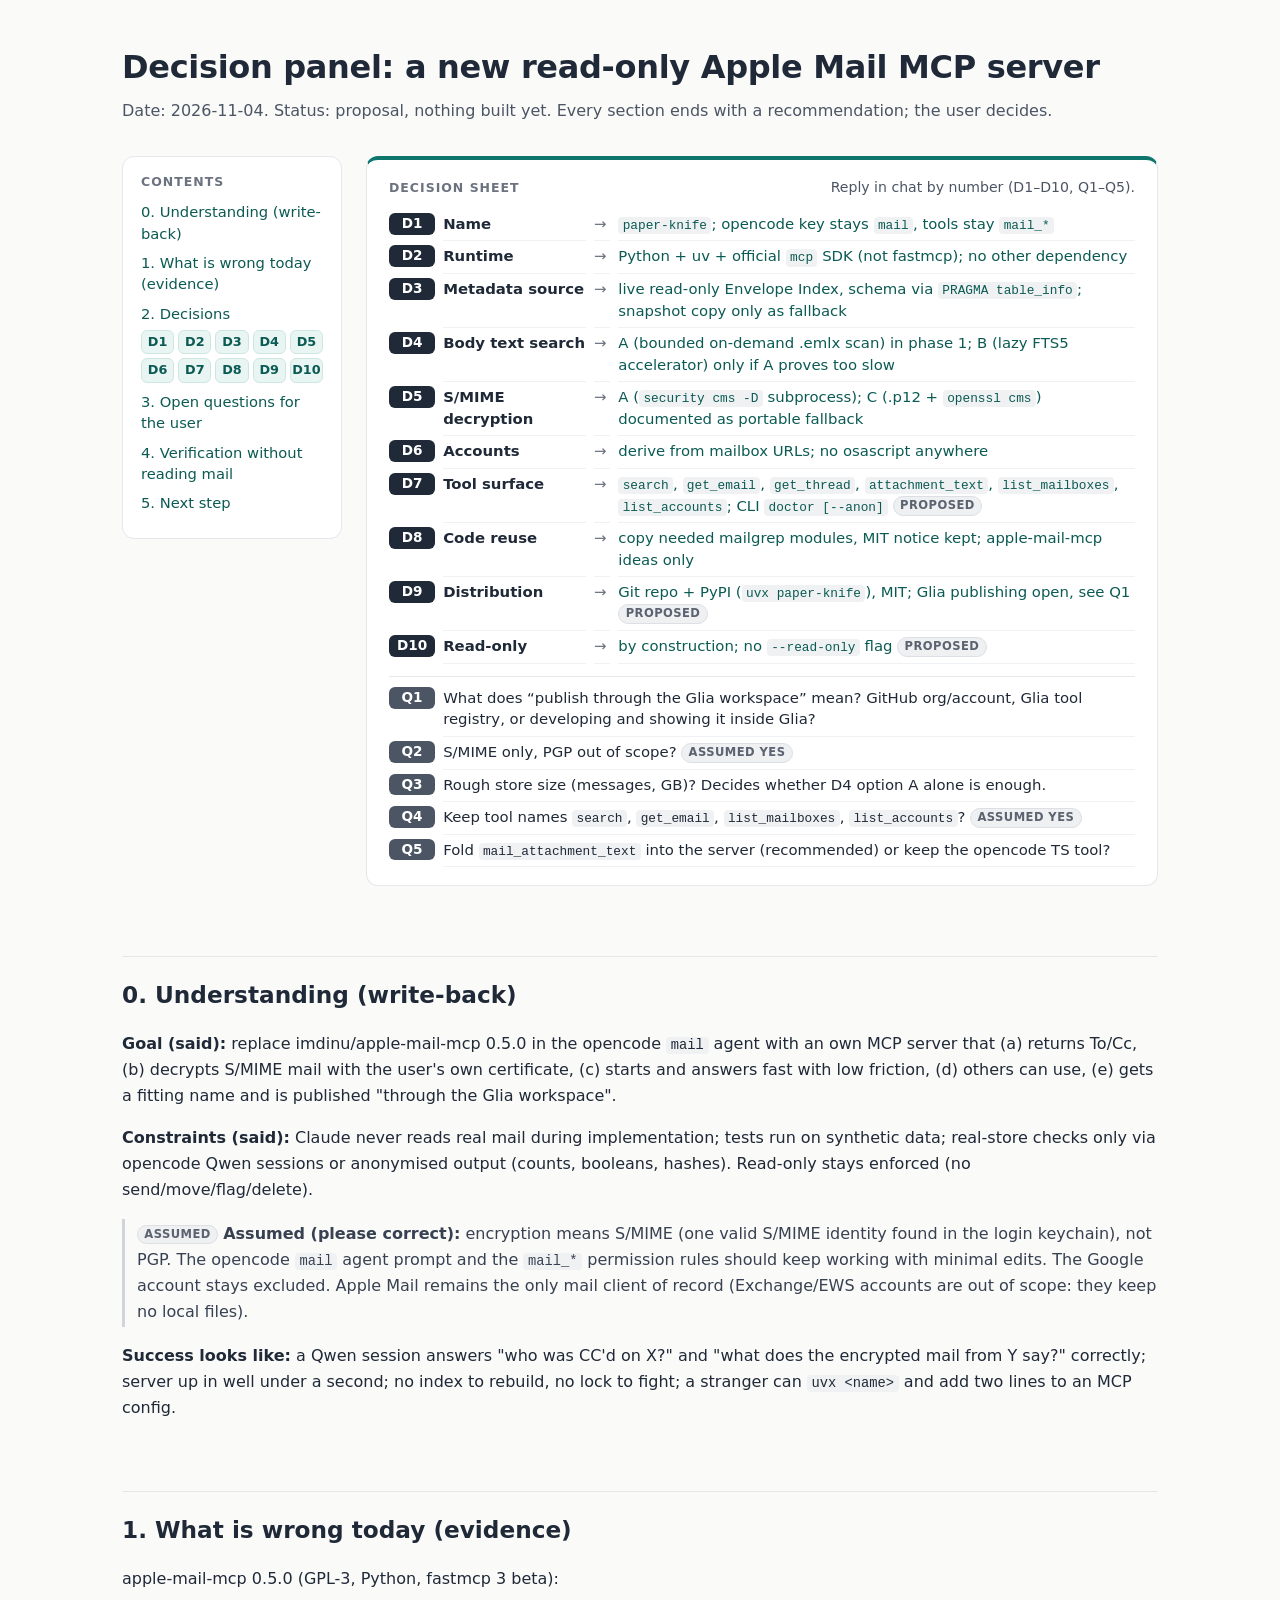
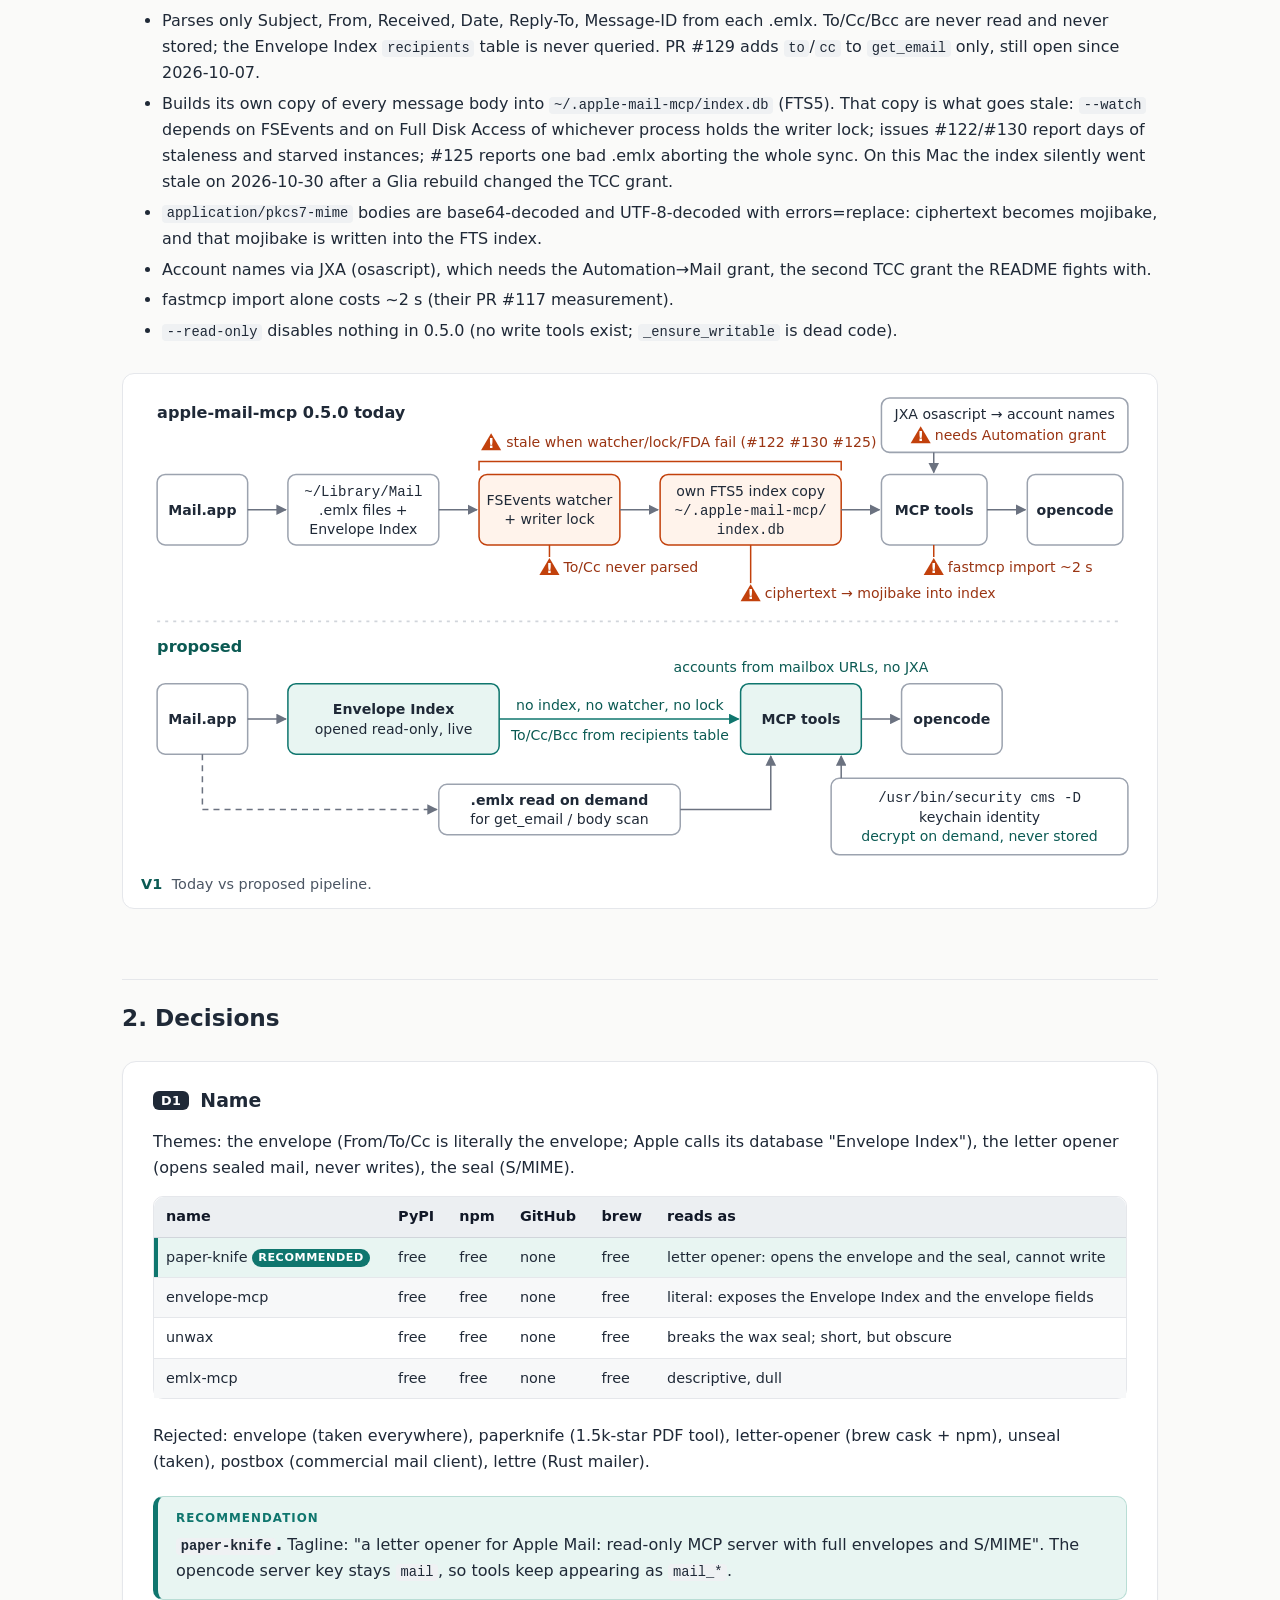
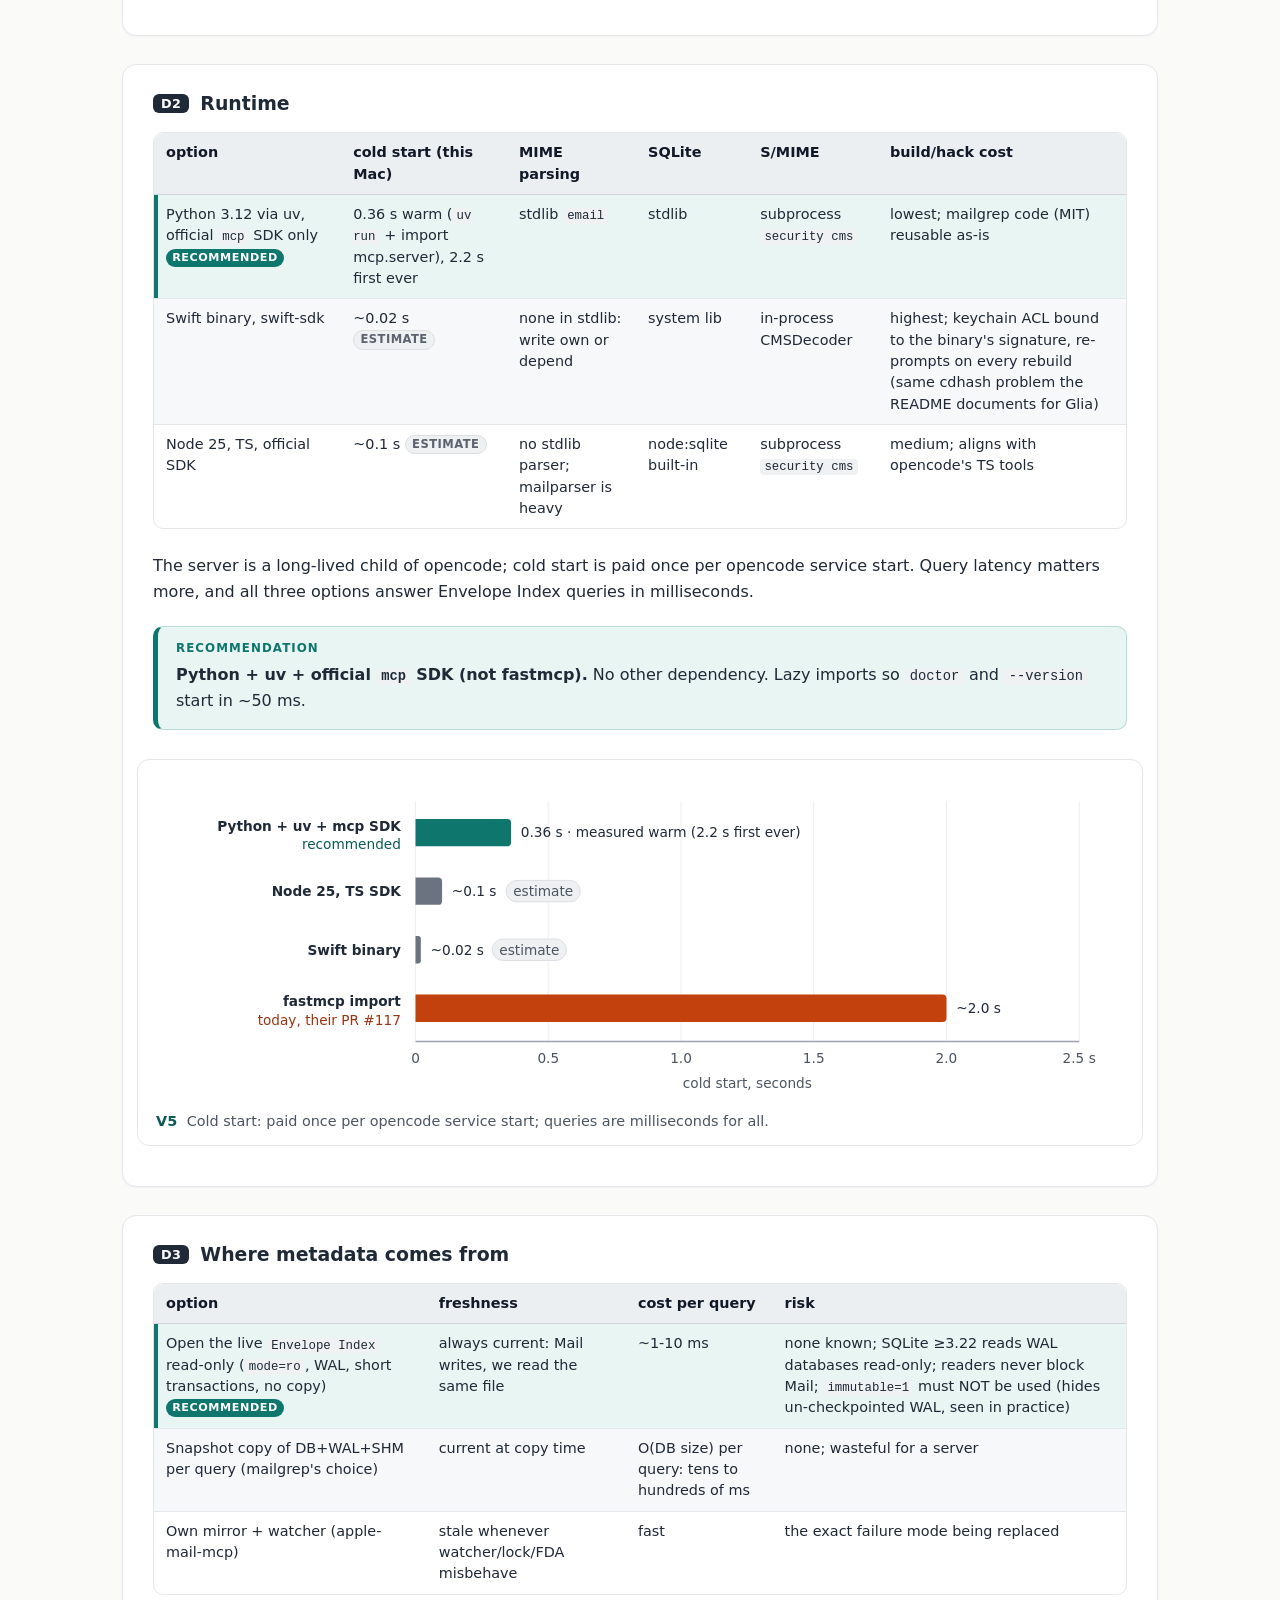
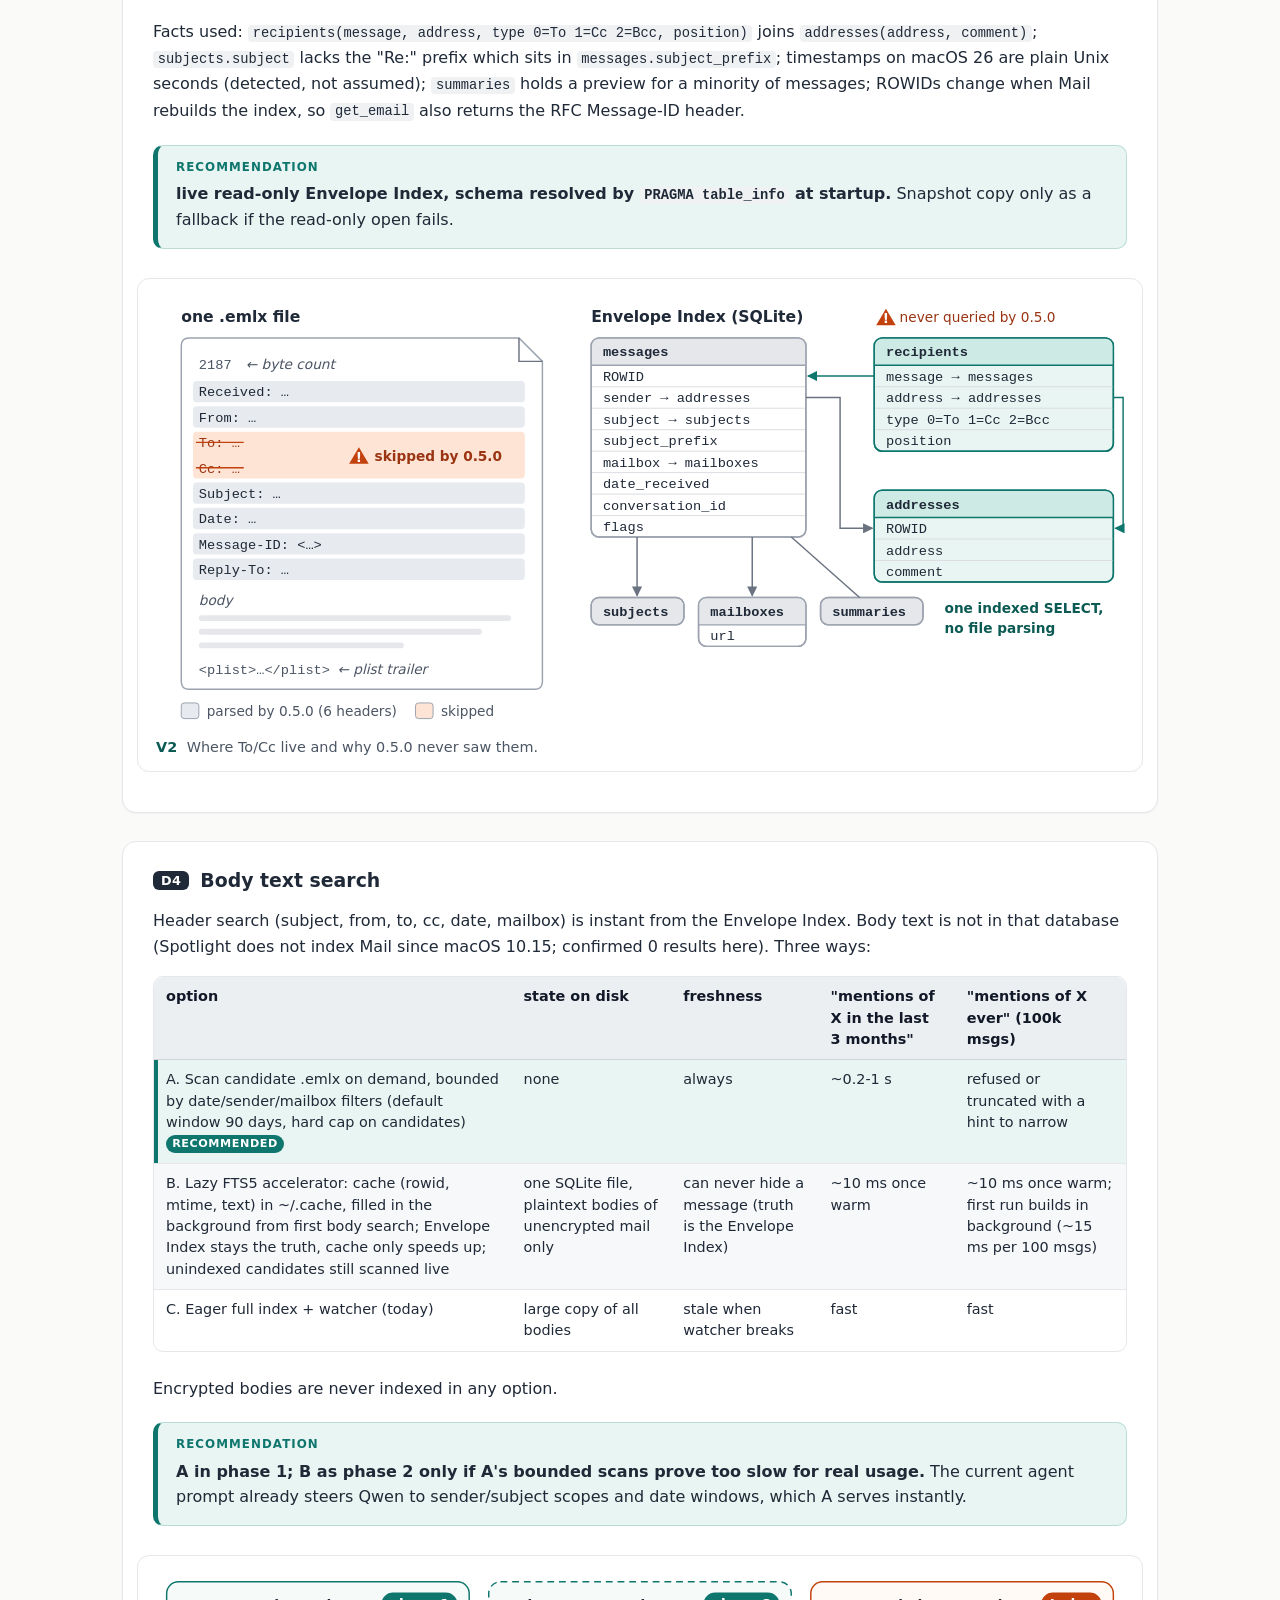
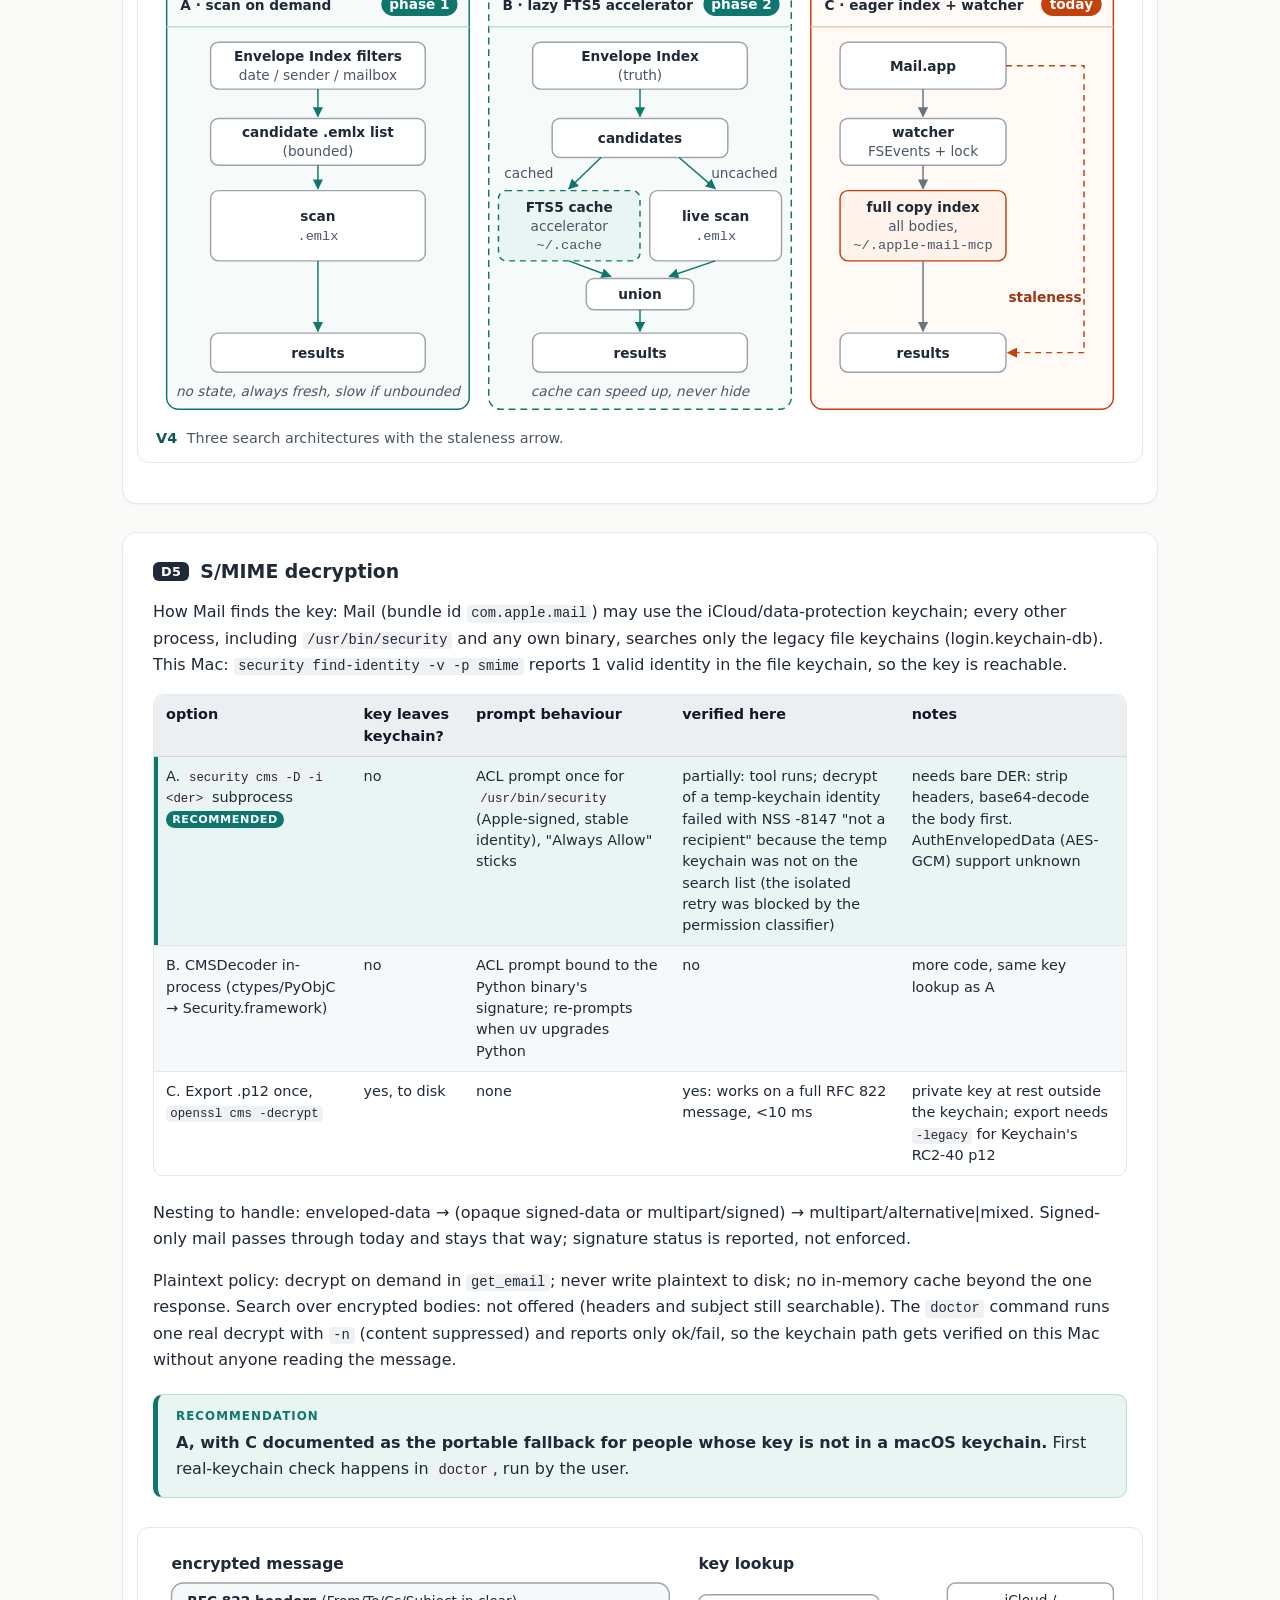
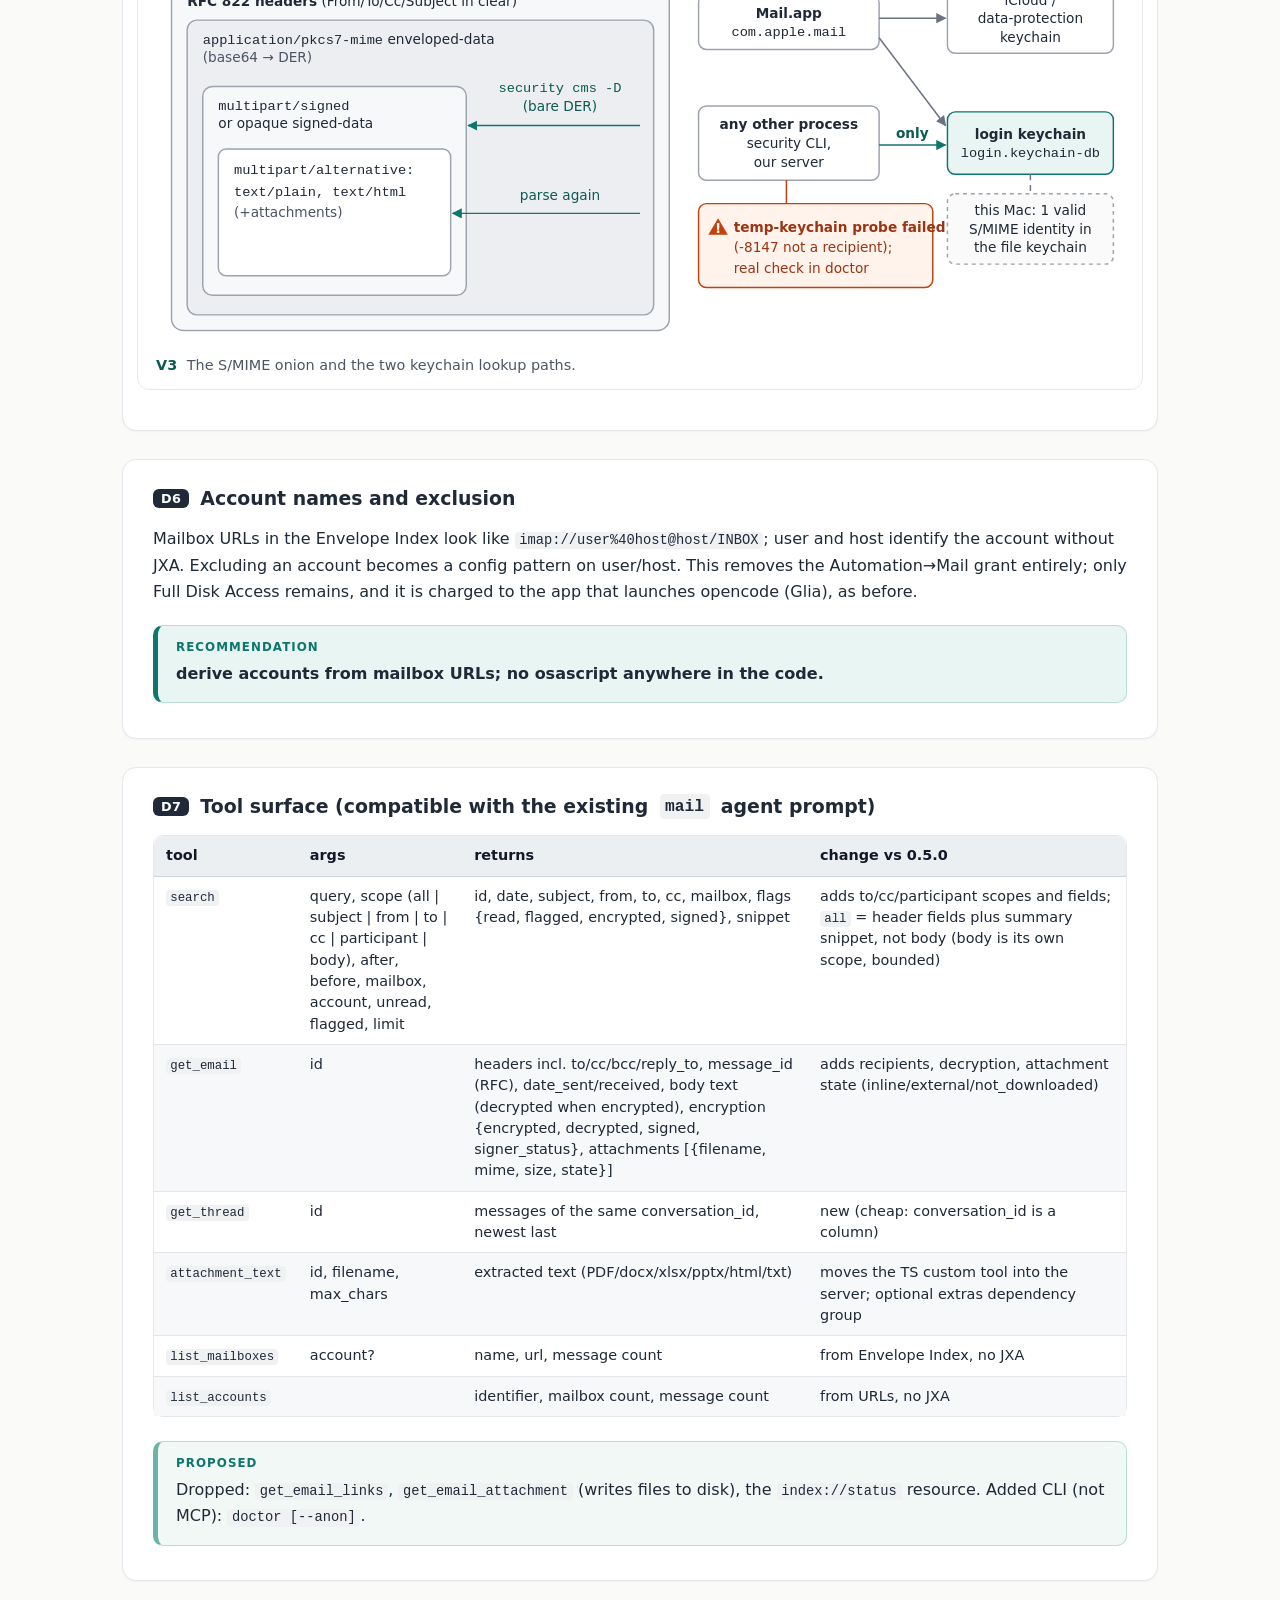
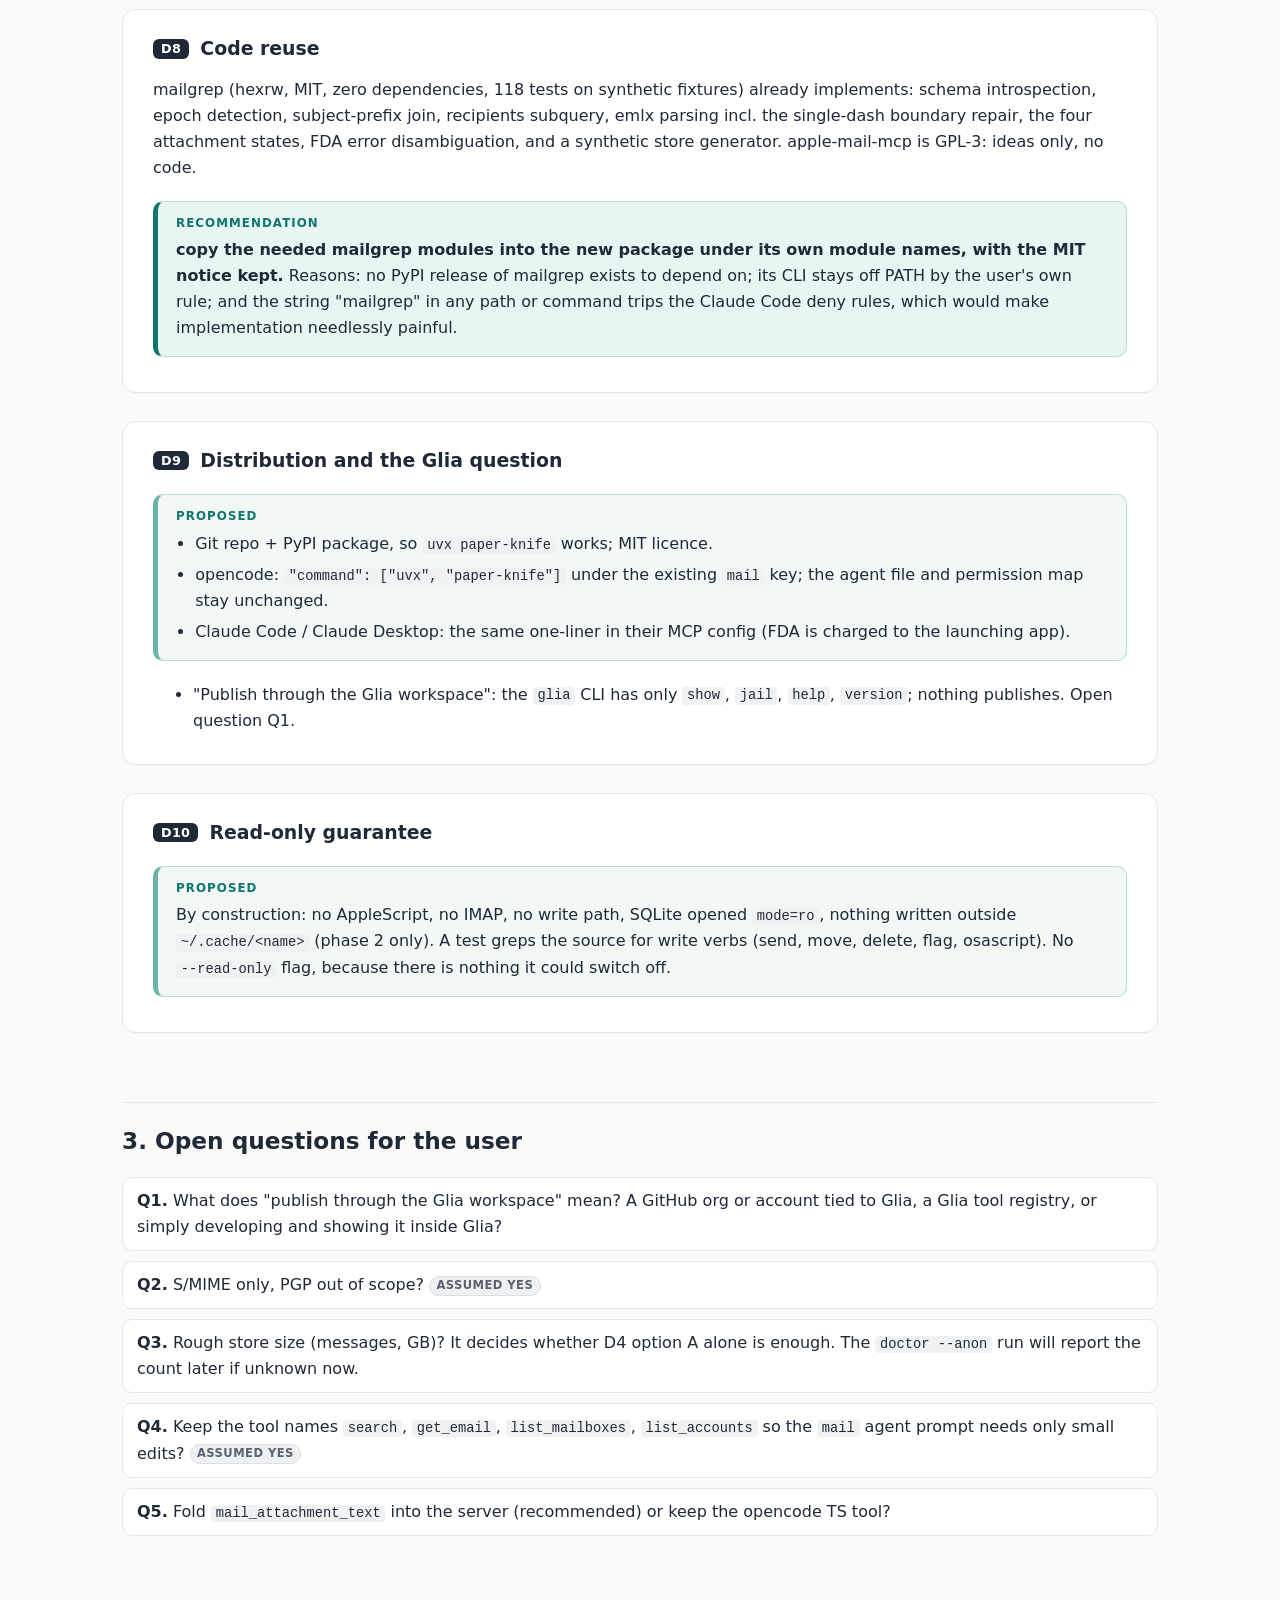
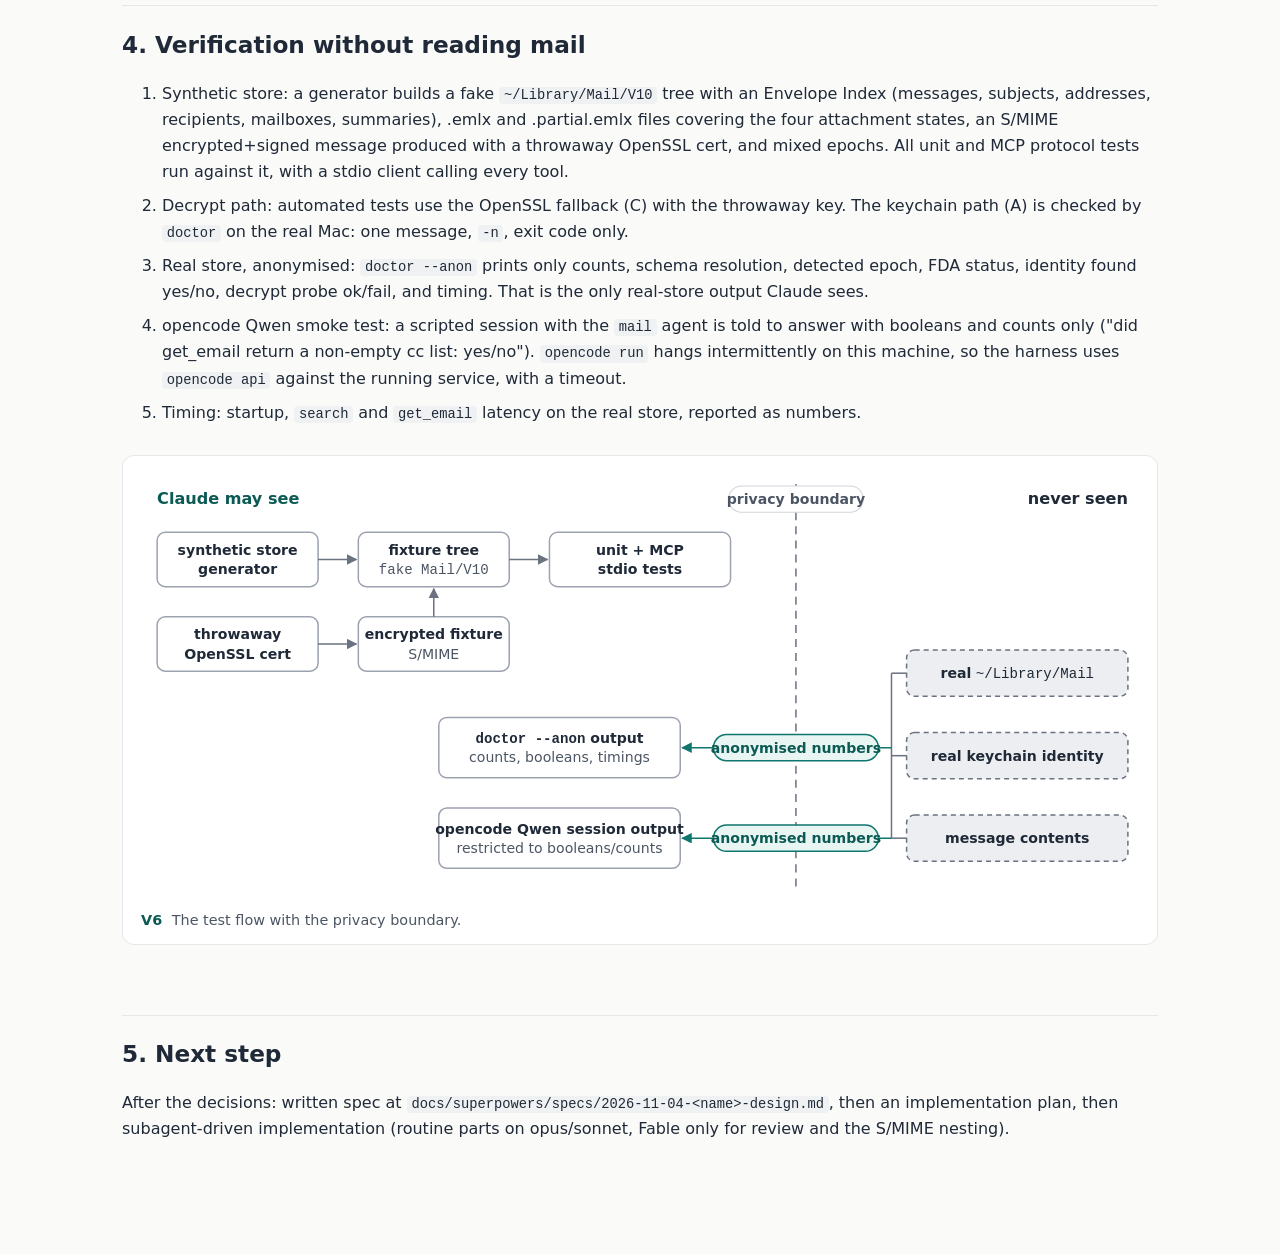
==== docs/design-panel-2026-11-04.html @ 1a2fa9df "Design: Importin, a read-only MCP server for Apple Mail Specification and the decision panel of 2026" ====
<!DOCTYPE html>
<html lang="en">
<head>
<meta charset="utf-8">
<meta name="viewport" content="width=device-width, initial-scale=1">
<title>Decision panel: a new read-only Apple Mail MCP server</title>
<style>
:root{--ink:#1f2937;--ink2:#4b5563;--mu:#6b7280;--line:#e5e7eb;--bg:#fafaf9;--acc:#0f766e;--acc-bg:#e8f5f2;--acc-ink:#0b5a53;
--warn:#c2410c;--warn-bg:#fff3eb;--warn-ink:#9a3412;--zebra:#f7f8f9;
--mono:ui-monospace,SFMono-Regular,"SF Mono",Menlo,Consolas,"Liberation Mono",monospace;
--sans:-apple-system,BlinkMacSystemFont,"Segoe UI",system-ui,Roboto,"Helvetica Neue",Arial,sans-serif}
*{box-sizing:border-box}
html{scroll-behavior:smooth}
body{margin:0;background:var(--bg);color:var(--ink);font:16px/1.62 var(--sans);-webkit-font-smoothing:antialiased}
main{max-width:1100px;margin:0 auto;padding:48px 32px 96px}
a{color:var(--acc-ink)}
code{font-family:var(--mono);font-size:.86em;background:#eff1f3;padding:.08em .34em;border-radius:4px;white-space:nowrap}
td code{white-space:normal}
h1{font-size:2rem;line-height:1.22;margin:0 0 .35em;letter-spacing:-.01em}
.meta{color:var(--ink2);margin:0}
h2{font-size:1.45rem;line-height:1.3;margin:3em 0 .9em;padding-top:1em;border-top:1px solid var(--line)}
h3{font-size:1.18rem;line-height:1.35;margin:0 0 .8em;display:flex;align-items:center;gap:.6em}
section{scroll-margin-top:16px}
.card,figure,li[id]{scroll-margin-top:16px}
p,ul,ol{margin:0 0 1em}
li{margin:.3em 0}
strong{font-weight:650}
.top{display:grid;grid-template-columns:220px 1fr;gap:24px;align-items:start;margin:32px 0 0}
.box-title{font-size:.78rem;font-weight:700;letter-spacing:.08em;text-transform:uppercase;color:var(--mu)}
.toc{background:#fff;border:1px solid var(--line);border-radius:12px;padding:16px 18px;font-size:.92rem;line-height:1.45}
.toc ol{list-style:none;padding:0;margin:10px 0 0}
.toc li{margin:0 0 8px}
.toc a{text-decoration:none}
.toc a:hover{text-decoration:underline}
.toc-decs{display:grid;grid-template-columns:repeat(5,1fr);gap:4px;margin:6px 0 2px}
.toc-decs a{display:block;text-align:center;font-size:.8rem;font-weight:600;padding:2px 0;border:1px solid #cfe7e1;background:var(--acc-bg);border-radius:6px}
.sheet{background:#fff;border:1px solid var(--line);border-top:4px solid var(--acc);border-radius:12px;padding:16px 22px 18px}
.sheet-head{display:flex;justify-content:space-between;align-items:baseline;gap:12px;flex-wrap:wrap;margin-bottom:10px}
.hint{font-size:.88rem;color:var(--ink2)}
.sheet-grid{display:grid;grid-template-columns:3.1em 9.6em 1.1em 1fr;column-gap:8px;font-size:.93rem;line-height:1.45}
.sheet-grid>*{padding:5px 0;border-bottom:1px solid #f0f1f3}
.sheet-grid .num{font-weight:700;text-decoration:none;color:#fff;background:var(--ink);border-radius:6px;text-align:center;padding:1px 0;margin:4px 0;align-self:start;font-size:.85rem;border-bottom:0}
.sheet-grid .num.q{background:#4b5563}
.sheet-grid .what{font-weight:600}
.sheet-grid .arr{color:var(--mu)}
.sheet-grid .choice{color:var(--acc-ink)}
.qgrid{grid-template-columns:3.1em 1fr;margin-top:12px;padding-top:6px;border-top:1px solid var(--line)}
.badge{display:inline-block;font-size:.72rem;font-weight:600;letter-spacing:.04em;text-transform:uppercase;color:#5b6270;background:#eef0f2;
border:1px solid #dcdfe3;border-radius:999px;padding:0 .55em;line-height:1.55;vertical-align:.12em;white-space:nowrap}
p.assumed{border-left:3px solid #d1d5db;padding:2px 0 2px 12px;color:#374151}
.card{background:#fff;border:1px solid var(--line);border-radius:14px;padding:26px 30px 14px;margin:28px 0;box-shadow:0 1px 2px rgba(15,23,42,.04)}
.dnum{display:inline-block;font-size:.8rem;font-weight:700;color:#fff;background:var(--ink);border-radius:6px;padding:1px 8px;letter-spacing:.02em}
.rec{background:var(--acc-bg);border:1px solid #b9ddd5;border-left:5px solid var(--acc);border-radius:10px;padding:12px 18px 2px;margin:1.3em 0 1.3em}
.rec-label{font-size:.74rem;font-weight:700;letter-spacing:.09em;text-transform:uppercase;color:var(--acc);margin-bottom:4px}
.rec p{margin:0 0 .8em}
.rec ul{margin:0 0 .8em;padding-left:1.2em}
.rec-prop{background:#f2f8f6;border-left-color:#6bb3a6}
.table-wrap{margin:1em 0 1.5em}
table{width:100%;border-collapse:separate;border-spacing:0;font-size:.9rem;line-height:1.48;border:1px solid var(--line);border-radius:10px}
th,td{text-align:left;vertical-align:top;padding:9px 12px;border-bottom:1px solid var(--line)}
tbody tr:last-child td{border-bottom:0}
thead th{position:sticky;top:0;z-index:2;background:#eceff2;font-weight:650;color:#111827;border-bottom:1px solid #d1d5db}
thead th:first-child{border-top-left-radius:10px}
thead th:last-child{border-top-right-radius:10px}
tbody tr:nth-child(even) td{background:var(--zebra)}
tbody tr.rec-row td{background:var(--acc-bg)}
tbody tr.rec-row td:first-child{box-shadow:inset 4px 0 0 var(--acc)}
.pill-rec{display:inline-block;font-size:.7rem;font-weight:700;letter-spacing:.05em;text-transform:uppercase;color:#fff;background:var(--acc);
border-radius:999px;padding:0 .55em;line-height:1.6;vertical-align:.1em;white-space:nowrap}
figure{margin:1.8em 0 1.6em;background:#fff;border:1px solid var(--line);border-radius:12px;padding:16px 14px 12px}
.card figure{margin-left:-16px;margin-right:-16px}
.svgwrap{overflow-x:auto}
.svgwrap svg{display:block;width:100%;min-width:940px;height:auto}
figcaption{font-size:.9rem;color:var(--ink2);margin:10px 4px 0}
.fignum{display:inline-block;font-weight:700;color:var(--acc-ink);margin-right:.35em}
ul.qs{list-style:none;padding:0}
ul.qs li{background:#fff;border:1px solid var(--line);border-radius:10px;padding:10px 14px;margin:0 0 10px}
section>ol li{margin:.5em 0}
svg text{font-family:var(--sans);font-size:14px;fill:#1f2937}
svg .tt{font-size:16px;font-weight:700}
svg .b{font-weight:600}
svg .m{font-family:var(--mono)}
svg .mu{fill:#4b5563}
svg .ta{fill:#0b5a53}
svg .tw{fill:#9a3412}
svg .i{font-style:italic}
svg .bx{fill:#f3f4f6;stroke:#9ca3af;stroke-width:1.5}
svg .bxw{fill:#fff;stroke:#9ca3af;stroke-width:1.5}
svg .bxa{fill:#e8f5f2;stroke:#0f766e;stroke-width:1.5}
svg .bxx{fill:#fff3eb;stroke:#c2410c;stroke-width:1.5}
svg .bxn{fill:#eceef1;stroke:#6b7280;stroke-width:1.5;stroke-dasharray:5 4}
svg .note{fill:#fafafa;stroke:#9ca3af;stroke-width:1.5;stroke-dasharray:4 4}
svg .nofill{fill:none}
svg .hdronly{fill:#e5e7eb;stroke:#9ca3af;stroke-width:1.5}
svg .ln{fill:none;stroke:#6b7280;stroke-width:1.5}
svg .ln0{stroke:#9ca3af;stroke-width:1.5}
svg .lna{fill:none;stroke:#0f766e;stroke-width:1.5}
svg .lnw{fill:none;stroke:#c2410c;stroke-width:1.5}
svg .d{stroke-dasharray:6 5}
svg .rowsep{stroke:#d9dde2;stroke-width:1}
svg .sep{stroke:#d1d5db;stroke-width:1.5;stroke-dasharray:3 5}
svg .wtri{fill:#c2410c}
svg .wbang{fill:#fff;font-weight:700}
svg .hlp{fill:#e7eaee}
svg .hls{fill:#fde4d4}
svg .lg{stroke:#9ca3af;stroke-width:1}
svg .bodybar{fill:#e5e7eb}
svg .on1{fill:#f7f8f9;stroke:#9ca3af;stroke-width:1.5}
svg .on2{fill:#eceef1;stroke:#9ca3af;stroke-width:1.5}
svg .on3{fill:#f7f8f9;stroke:#9ca3af;stroke-width:1.5}
svg .on4{fill:#fff;stroke:#9ca3af;stroke-width:1.5}
svg .colA{fill:#f6fbfa;stroke:#0f766e;stroke-width:1.5}
svg .colB{fill:#f6fbfa;stroke:#0f766e;stroke-width:1.5;stroke-dasharray:7 5}
svg .colC{fill:#fffaf6;stroke:#c2410c;stroke-width:1.5}
svg .colAl,svg .colBl{stroke:#b9ddd5;stroke-width:1.5}
svg .colCl{stroke:#f3c9ae;stroke-width:1.5}
svg .pill-a{fill:#0f766e}
svg .pill-w{fill:#c2410c}
svg .pilltext{fill:#fff;font-weight:700}
svg .pill-n{fill:#e8f5f2;stroke:#0f766e;stroke-width:1.5}
svg .grid{stroke:#eceef1;stroke-width:1}
svg .axis{stroke:#9ca3af;stroke-width:1.5}
svg .bar-a{fill:#0f766e}
svg .bar-g{fill:#6b7280}
svg .bar-w{fill:#c2410c}
svg .sbadge{fill:#eef0f2;stroke:#dcdfe3;stroke-width:1}
svg .bound{stroke:#6b7280;stroke-width:1.5;stroke-dasharray:8 6}
svg .boundbg{fill:#fff;stroke:#d1d5db;stroke-width:1}
@media (max-width:860px){main{padding:28px 16px 64px}.top{grid-template-columns:1fr}
.sheet-grid{grid-template-columns:3.1em 1fr}.sheet-grid .arr{display:none}.sheet-grid .choice{grid-column:2}
.qgrid{grid-template-columns:3.1em 1fr}.table-wrap{overflow-x:auto}.card{padding:20px 18px 10px}}
</style>
</head>
<body>
<main>
<header>
<h1>Decision panel: a new read-only Apple Mail MCP server</h1>
<p class="meta">Date: 2026-11-04. Status: proposal, nothing built yet. Every section ends with a recommendation; the user decides.</p>
</header>
<div class="top">
<nav class="toc" aria-label="Contents"><div class="box-title">Contents</div><ol><li><a href="#s0">0. Understanding (write-back)</a></li><li><a href="#s1">1. What is wrong today (evidence)</a></li><li><a href="#s2">2. Decisions</a><div class="toc-decs"><a href="#d1" title="Name">D1</a><a href="#d2" title="Runtime">D2</a><a href="#d3" title="Where metadata comes from">D3</a><a href="#d4" title="Body text search">D4</a><a href="#d5" title="S/MIME decryption">D5</a><a href="#d6" title="Account names and exclusion">D6</a><a href="#d7" title="Tool surface (compatible with the existing `mail` agent prompt)">D7</a><a href="#d8" title="Code reuse">D8</a><a href="#d9" title="Distribution and the Glia question">D9</a><a href="#d10" title="Read-only guarantee">D10</a></div></li><li><a href="#s3">3. Open questions for the user</a></li><li><a href="#s4">4. Verification without reading mail</a></li><li><a href="#s5">5. Next step</a></li></ol></nav>
<aside class="sheet" aria-label="Decision sheet"><div class="sheet-head"><div class="box-title">Decision sheet</div><div class="hint">Reply in chat by number (D1–D10, Q1–Q5).</div></div><div class="sheet-grid"><a class="num" href="#d1">D1</a><span class="what">Name</span><span class="arr">→</span><span class="choice"><code>paper-knife</code>; opencode key stays <code>mail</code>, tools stay <code>mail_*</code></span><a class="num" href="#d2">D2</a><span class="what">Runtime</span><span class="arr">→</span><span class="choice">Python + uv + official <code>mcp</code> SDK (not fastmcp); no other dependency</span><a class="num" href="#d3">D3</a><span class="what">Metadata source</span><span class="arr">→</span><span class="choice">live read-only Envelope Index, schema via <code>PRAGMA table_info</code>; snapshot copy only as fallback</span><a class="num" href="#d4">D4</a><span class="what">Body text search</span><span class="arr">→</span><span class="choice">A (bounded on-demand .emlx scan) in phase 1; B (lazy FTS5 accelerator) only if A proves too slow</span><a class="num" href="#d5">D5</a><span class="what">S/MIME decryption</span><span class="arr">→</span><span class="choice">A (<code>security cms -D</code> subprocess); C (.p12 + <code>openssl cms</code>) documented as portable fallback</span><a class="num" href="#d6">D6</a><span class="what">Accounts</span><span class="arr">→</span><span class="choice">derive from mailbox URLs; no osascript anywhere</span><a class="num" href="#d7">D7</a><span class="what">Tool surface</span><span class="arr">→</span><span class="choice"><code>search</code>, <code>get_email</code>, <code>get_thread</code>, <code>attachment_text</code>, <code>list_mailboxes</code>, <code>list_accounts</code>; CLI <code>doctor [--anon]</code> <span class="badge">proposed</span></span><a class="num" href="#d8">D8</a><span class="what">Code reuse</span><span class="arr">→</span><span class="choice">copy needed mailgrep modules, MIT notice kept; apple-mail-mcp ideas only</span><a class="num" href="#d9">D9</a><span class="what">Distribution</span><span class="arr">→</span><span class="choice">Git repo + PyPI (<code>uvx paper-knife</code>), MIT; Glia publishing open, see Q1 <span class="badge">proposed</span></span><a class="num" href="#d10">D10</a><span class="what">Read-only</span><span class="arr">→</span><span class="choice">by construction; no <code>--read-only</code> flag <span class="badge">proposed</span></span></div><div class="sheet-grid qgrid"><a class="num q" href="#q1">Q1</a><span class="qtext">What does “publish through the Glia workspace” mean? GitHub org/account, Glia tool registry, or developing and showing it inside Glia?</span><a class="num q" href="#q2">Q2</a><span class="qtext">S/MIME only, PGP out of scope? <span class="badge">assumed yes</span></span><a class="num q" href="#q3">Q3</a><span class="qtext">Rough store size (messages, GB)? Decides whether D4 option A alone is enough.</span><a class="num q" href="#q4">Q4</a><span class="qtext">Keep tool names <code>search</code>, <code>get_email</code>, <code>list_mailboxes</code>, <code>list_accounts</code>? <span class="badge">assumed yes</span></span><a class="num q" href="#q5">Q5</a><span class="qtext">Fold <code>mail_attachment_text</code> into the server (recommended) or keep the opencode TS tool?</span></div></aside>
</div>
<section id="s0"><h2>0. Understanding (write-back)</h2>
<p><strong>Goal (said):</strong> replace imdinu/apple-mail-mcp 0.5.0 in the opencode <code>mail</code> agent with an own MCP server that (a) returns To/Cc, (b) decrypts S/MIME mail with the user's own certificate, (c) starts and answers fast with low friction, (d) others can use, (e) gets a fitting name and is published "through the Glia workspace".</p>
<p><strong>Constraints (said):</strong> Claude never reads real mail during implementation; tests run on synthetic data; real-store checks only via opencode Qwen sessions or anonymised output (counts, booleans, hashes). Read-only stays enforced (no send/move/flag/delete).</p>
<p class="assumed"><span class="badge">assumed</span> <strong>Assumed (please correct):</strong> encryption means S/MIME (one valid S/MIME identity found in the login keychain), not PGP. The opencode <code>mail</code> agent prompt and the <code>mail_*</code> permission rules should keep working with minimal edits. The Google account stays excluded. Apple Mail remains the only mail client of record (Exchange/EWS accounts are out of scope: they keep no local files).</p>
<p><strong>Success looks like:</strong> a Qwen session answers "who was CC'd on X?" and "what does the encrypted mail from Y say?" correctly; server up in well under a second; no index to rebuild, no lock to fight; a stranger can <code>uvx &lt;name&gt;</code> and add two lines to an MCP config.</p>
</section>
<section id="s1"><h2>1. What is wrong today (evidence)</h2>
<p>apple-mail-mcp 0.5.0 (GPL-3, Python, fastmcp 3 beta):</p>
<ul><li>Parses only Subject, From, Received, Date, Reply-To, Message-ID from each .emlx. To/Cc/Bcc are never read and never stored; the Envelope Index <code>recipients</code> table is never queried. PR #129 adds <code>to</code>/<code>cc</code> to <code>get_email</code> only, still open since 2026-10-07.</li><li>Builds its own copy of every message body into <code>~/.apple-mail-mcp/index.db</code> (FTS5). That copy is what goes stale: <code>--watch</code> depends on FSEvents and on Full Disk Access of whichever process holds the writer lock; issues #122/#130 report days of staleness and starved instances; #125 reports one bad .emlx aborting the whole sync. On this Mac the index silently went stale on 2026-10-30 after a Glia rebuild changed the TCC grant.</li><li><code>application/pkcs7-mime</code> bodies are base64-decoded and UTF-8-decoded with errors=replace: ciphertext becomes mojibake, and that mojibake is written into the FTS index.</li><li>Account names via JXA (osascript), which needs the Automation→Mail grant, the second TCC grant the README fights with.</li><li>fastmcp import alone costs ~2 s (their PR #117 measurement).</li><li><code>--read-only</code> disables nothing in 0.5.0 (no write tools exist; <code>_ensure_writable</code> is dead code).</li></ul>
<figure id="v1"><div class="svgwrap"><svg viewBox="0 0 1000 470" role="img" aria-labelledby="v1-t"><title id="v1-t">V1 Today vs proposed: apple-mail-mcp 0.5.0 pipeline above, proposed pipeline below</title><defs><marker id="v1-ah-g" viewBox="0 0 10 10" refX="9" refY="5" markerWidth="7" markerHeight="7" orient="auto-start-reverse"><path d="M0,0 L10,5 L0,10 z" fill="#6b7280"/></marker><marker id="v1-ah-a" viewBox="0 0 10 10" refX="9" refY="5" markerWidth="7" markerHeight="7" orient="auto-start-reverse"><path d="M0,0 L10,5 L0,10 z" fill="#0f766e"/></marker><marker id="v1-ah-w" viewBox="0 0 10 10" refX="9" refY="5" markerWidth="7" markerHeight="7" orient="auto-start-reverse"><path d="M0,0 L10,5 L0,10 z" fill="#c2410c"/></marker></defs><text x="20" y="28" class="tt">apple-mail-mcp 0.5.0 today</text><rect x="740" y="8" width="245" height="54" rx="8" class="bxw"/><text x="862.5" y="29" text-anchor="middle">JXA osascript → account names</text><path d="M779,36 L789,53 L769,53 Z" class="wtri"/><text x="779" y="51" text-anchor="middle" class="wbang">!</text><text x="793" y="50" class="tw">needs Automation grant</text><path d="M792,62 L792,82" class="ln" marker-end="url(#v1-ah-g)"/><path d="M340,80 L340,71 L700,71 L700,80" class="lnw"/><path d="M352,43 L362,60 L342,60 Z" class="wtri"/><text x="352" y="58" text-anchor="middle" class="wbang">!</text><text x="367" y="57" class="tw">stale when watcher/lock/FDA fail (#122 #130 #125)</text><rect x="20" y="84" width="90" height="70" rx="8" class="bxw"/><text x="65.0" y="124.0" class="b" text-anchor="middle">Mail.app</text><rect x="150" y="84" width="150" height="70" rx="8" class="bxw"/><text x="225.0" y="105.0" class="m" text-anchor="middle">~/Library/Mail</text><text x="225.0" y="124.0" text-anchor="middle">.emlx files +</text><text x="225.0" y="143.0" text-anchor="middle">Envelope Index</text><rect x="340" y="84" width="140" height="70" rx="8" class="bxx"/><text x="410.0" y="114.5" text-anchor="middle">FSEvents watcher</text><text x="410.0" y="133.5" text-anchor="middle">+ writer lock</text><rect x="520" y="84" width="180" height="70" rx="8" class="bxx"/><text x="610.0" y="105.0" text-anchor="middle">own FTS5 index copy</text><text x="610.0" y="124.0" class="m" text-anchor="middle">~/.apple-mail-mcp/</text><text x="610.0" y="143.0" class="m" text-anchor="middle">index.db</text><rect x="740" y="84" width="105" height="70" rx="8" class="bxw"/><text x="792.5" y="124.0" class="b" text-anchor="middle">MCP tools</text><rect x="885" y="84" width="95" height="70" rx="8" class="bxw"/><text x="932.5" y="124.0" class="b" text-anchor="middle">opencode</text><path d="M110,119 L148,119" class="ln" marker-end="url(#v1-ah-g)"/><path d="M300,119 L338,119" class="ln" marker-end="url(#v1-ah-g)"/><path d="M480,119 L518,119" class="ln" marker-end="url(#v1-ah-g)"/><path d="M700,119 L738,119" class="ln" marker-end="url(#v1-ah-g)"/><path d="M845,119 L883,119" class="ln" marker-end="url(#v1-ah-g)"/><path d="M410,154 L410,166" class="lnw"/><path d="M410,167 L420,184 L400,184 Z" class="wtri"/><text x="410" y="182" text-anchor="middle" class="wbang">!</text><text x="424" y="181" class="tw">To/Cc never parsed</text><path d="M610,154 L610,192" class="lnw"/><path d="M610,193 L620,210 L600,210 Z" class="wtri"/><text x="610" y="208" text-anchor="middle" class="wbang">!</text><text x="624" y="207" class="tw">ciphertext → mojibake into index</text><path d="M792,154 L792,166" class="lnw"/><path d="M792,167 L802,184 L782,184 Z" class="wtri"/><text x="792" y="182" text-anchor="middle" class="wbang">!</text><text x="806" y="181" class="tw">fastmcp import ~2 s</text><line x1="20" y1="230" x2="980" y2="230" class="sep"/><text x="20" y="260" class="tt ta">proposed</text><text x="660" y="280" class="ta" text-anchor="middle">accounts from mailbox URLs, no JXA</text><rect x="20" y="292" width="90" height="70" rx="8" class="bxw"/><text x="65.0" y="332.0" class="b" text-anchor="middle">Mail.app</text><rect x="150" y="292" width="210" height="70" rx="8" class="bxa"/><text x="255.0" y="322.5" class="b" text-anchor="middle">Envelope Index</text><text x="255.0" y="341.5" text-anchor="middle">opened read-only, live</text><rect x="600" y="292" width="120" height="70" rx="8" class="bxa"/><text x="660.0" y="332.0" class="b" text-anchor="middle">MCP tools</text><rect x="760" y="292" width="100" height="70" rx="8" class="bxw"/><text x="810.0" y="332.0" class="b" text-anchor="middle">opencode</text><path d="M110,327 L148,327" class="ln" marker-end="url(#v1-ah-g)"/><path d="M360,327 L598,327" class="lna" marker-end="url(#v1-ah-a)"/><text x="480" y="318" class="ta" text-anchor="middle">no index, no watcher, no lock</text><text x="480" y="348" class="ta" text-anchor="middle">To/Cc/Bcc from recipients table</text><path d="M720,327 L758,327" class="ln" marker-end="url(#v1-ah-g)"/><path d="M65,362 L65,417 L298,417" class="ln d" marker-end="url(#v1-ah-g)"/><rect x="300" y="392" width="240" height="50" rx="8" class="bxw"/><text x="420.0" y="412.5" class="b" text-anchor="middle">.emlx read on demand</text><text x="420.0" y="431.5" text-anchor="middle">for get_email / body scan</text><path d="M540,417 L630,417 L630,364" class="ln" marker-end="url(#v1-ah-g)"/><rect x="690" y="386" width="295" height="76" rx="8" class="bxw"/><text x="837.5" y="410.0" class="m" text-anchor="middle">/usr/bin/security cms -D</text><text x="837.5" y="429.0" text-anchor="middle">keychain identity</text><text x="837.5" y="448.0" class="ta" text-anchor="middle">decrypt on demand, never stored</text><path d="M700,386 L700,364" class="ln" marker-end="url(#v1-ah-g)"/></svg></div><figcaption><span class="fignum">V1</span> Today vs proposed pipeline.</figcaption></figure>
</section>
<section id="s2"><h2>2. Decisions</h2>
<article class="card" id="d1"><h3><span class="dnum">D1</span>Name</h3>
<p>Themes: the envelope (From/To/Cc is literally the envelope; Apple calls its database "Envelope Index"), the letter opener (opens sealed mail, never writes), the seal (S/MIME).</p>
<div class="table-wrap"><table><thead><tr><th scope="col">name</th><th scope="col">PyPI</th><th scope="col">npm</th><th scope="col">GitHub</th><th scope="col">brew</th><th scope="col">reads as</th></tr></thead><tbody><tr class="rec-row"><td>paper-knife <span class="pill-rec">recommended</span></td><td>free</td><td>free</td><td>none</td><td>free</td><td>letter opener: opens the envelope and the seal, cannot write</td></tr><tr><td>envelope-mcp</td><td>free</td><td>free</td><td>none</td><td>free</td><td>literal: exposes the Envelope Index and the envelope fields</td></tr><tr><td>unwax</td><td>free</td><td>free</td><td>none</td><td>free</td><td>breaks the wax seal; short, but obscure</td></tr><tr><td>emlx-mcp</td><td>free</td><td>free</td><td>none</td><td>free</td><td>descriptive, dull</td></tr></tbody></table></div>
<p>Rejected: envelope (taken everywhere), paperknife (1.5k-star PDF tool), letter-opener (brew cask + npm), unseal (taken), postbox (commercial mail client), lettre (Rust mailer).</p>
<div class="rec"><div class="rec-label">Recommendation</div><p><strong><code>paper-knife</code>.</strong> Tagline: "a letter opener for Apple Mail: read-only MCP server with full envelopes and S/MIME". The opencode server key stays <code>mail</code>, so tools keep appearing as <code>mail_*</code>.</p></div>
</article>
<article class="card" id="d2"><h3><span class="dnum">D2</span>Runtime</h3>
<div class="table-wrap"><table><thead><tr><th scope="col">option</th><th scope="col">cold start (this Mac)</th><th scope="col">MIME parsing</th><th scope="col">SQLite</th><th scope="col">S/MIME</th><th scope="col">build/hack cost</th></tr></thead><tbody><tr class="rec-row"><td>Python 3.12 via uv, official <code>mcp</code> SDK only <span class="pill-rec">recommended</span></td><td>0.36 s warm (<code>uv run</code> + import mcp.server), 2.2 s first ever</td><td>stdlib <code>email</code></td><td>stdlib</td><td>subprocess <code>security cms</code></td><td>lowest; mailgrep code (MIT) reusable as-is</td></tr><tr><td>Swift binary, swift-sdk</td><td>~0.02 s <span class="badge">estimate</span></td><td>none in stdlib: write own or depend</td><td>system lib</td><td>in-process CMSDecoder</td><td>highest; keychain ACL bound to the binary's signature, re-prompts on every rebuild (same cdhash problem the README documents for Glia)</td></tr><tr><td>Node 25, TS, official SDK</td><td>~0.1 s <span class="badge">estimate</span></td><td>no stdlib parser; mailparser is heavy</td><td>node:sqlite built-in</td><td>subprocess <code>security cms</code></td><td>medium; aligns with opencode's TS tools</td></tr></tbody></table></div>
<p>The server is a long-lived child of opencode; cold start is paid once per opencode service start. Query latency matters more, and all three options answer Envelope Index queries in milliseconds.</p>
<div class="rec"><div class="rec-label">Recommendation</div><p><strong>Python + uv + official <code>mcp</code> SDK (not fastmcp).</strong> No other dependency. Lazy imports so <code>doctor</code> and <code>--version</code> start in ~50 ms.</p></div><figure id="v5"><div class="svgwrap"><svg viewBox="0 0 1000 332" role="img" aria-labelledby="v5-t"><title id="v5-t">V5 Cold start: Python + uv + mcp 0.36 s, Node ~0.1 s, Swift ~0.02 s, fastmcp import ~2.0 s</title><defs><marker id="v5-ah-g" viewBox="0 0 10 10" refX="9" refY="5" markerWidth="7" markerHeight="7" orient="auto-start-reverse"><path d="M0,0 L10,5 L0,10 z" fill="#6b7280"/></marker><marker id="v5-ah-a" viewBox="0 0 10 10" refX="9" refY="5" markerWidth="7" markerHeight="7" orient="auto-start-reverse"><path d="M0,0 L10,5 L0,10 z" fill="#0f766e"/></marker><marker id="v5-ah-w" viewBox="0 0 10 10" refX="9" refY="5" markerWidth="7" markerHeight="7" orient="auto-start-reverse"><path d="M0,0 L10,5 L0,10 z" fill="#c2410c"/></marker></defs><line x1="270" y1="26" x2="270" y2="272" class="grid"/><text x="270" y="294" class="mu" text-anchor="middle">0</text><line x1="406.0" y1="26" x2="406.0" y2="272" class="grid"/><text x="406.0" y="294" class="mu" text-anchor="middle">0.5</text><line x1="542.0" y1="26" x2="542.0" y2="272" class="grid"/><text x="542.0" y="294" class="mu" text-anchor="middle">1.0</text><line x1="678.0" y1="26" x2="678.0" y2="272" class="grid"/><text x="678.0" y="294" class="mu" text-anchor="middle">1.5</text><line x1="814.0" y1="26" x2="814.0" y2="272" class="grid"/><text x="814.0" y="294" class="mu" text-anchor="middle">2.0</text><line x1="950.0" y1="26" x2="950.0" y2="272" class="grid"/><text x="950.0" y="294" class="mu" text-anchor="middle">2.5 s</text><line x1="270" y1="272" x2="950.0" y2="272" class="axis"/><text x="610.0" y="320" class="mu" text-anchor="middle">cold start, seconds</text><path d="M270,44 H363.92 Q367.92,44 367.92,48 V68 Q367.92,72 363.92,72 H270 Z" class="bar-a"><title>Python + uv + mcp SDK: 0.36 s · measured warm (2.2 s first ever)</title></path><text x="255" y="56" class="b" text-anchor="end">Python + uv + mcp SDK</text><text x="255" y="75" class="ta" text-anchor="end">recommended</text><text x="377.9" y="63">0.36 s · measured warm (2.2 s first ever)</text><path d="M270,104 H293.2 Q297.2,104 297.2,108 V128 Q297.2,132 293.2,132 H270 Z" class="bar-g"><title>Node 25, TS SDK: ~0.1 s</title></path><text x="255" y="123" class="b" text-anchor="end">Node 25, TS SDK</text><text x="307.2" y="123">~0.1 s</text><rect x="362.8" y="107" width="76" height="22" rx="11" class="sbadge"/><text x="400.8" y="123" class="mu" text-anchor="middle">estimate</text><path d="M270,164 H272.72 Q275.44,164 275.44,166.72 V189.28 Q275.44,192 272.72,192 H270 Z" class="bar-g"><title>Swift binary: ~0.02 s</title></path><text x="255" y="183" class="b" text-anchor="end">Swift binary</text><text x="285.4" y="183">~0.02 s</text><rect x="348.6" y="167" width="76" height="22" rx="11" class="sbadge"/><text x="386.6" y="183" class="mu" text-anchor="middle">estimate</text><path d="M270,224 H810.0 Q814.0,224 814.0,228 V248 Q814.0,252 810.0,252 H270 Z" class="bar-w"><title>fastmcp import: ~2.0 s</title></path><text x="255" y="236" class="b" text-anchor="end">fastmcp import</text><text x="255" y="255" class="tw" text-anchor="end">today, their PR #117</text><text x="824.0" y="243">~2.0 s</text></svg></div><figcaption><span class="fignum">V5</span> Cold start: paid once per opencode service start; queries are milliseconds for all.</figcaption></figure>
</article>
<article class="card" id="d3"><h3><span class="dnum">D3</span>Where metadata comes from</h3>
<div class="table-wrap"><table><thead><tr><th scope="col">option</th><th scope="col">freshness</th><th scope="col">cost per query</th><th scope="col">risk</th></tr></thead><tbody><tr class="rec-row"><td>Open the live <code>Envelope Index</code> read-only (<code>mode=ro</code>, WAL, short transactions, no copy) <span class="pill-rec">recommended</span></td><td>always current: Mail writes, we read the same file</td><td>~1-10 ms</td><td>none known; SQLite ≥3.22 reads WAL databases read-only; readers never block Mail; <code>immutable=1</code> must NOT be used (hides un-checkpointed WAL, seen in practice)</td></tr><tr><td>Snapshot copy of DB+WAL+SHM per query (mailgrep's choice)</td><td>current at copy time</td><td>O(DB size) per query: tens to hundreds of ms</td><td>none; wasteful for a server</td></tr><tr><td>Own mirror + watcher (apple-mail-mcp)</td><td>stale whenever watcher/lock/FDA misbehave</td><td>fast</td><td>the exact failure mode being replaced</td></tr></tbody></table></div>
<p>Facts used: <code>recipients(message, address, type 0=To 1=Cc 2=Bcc, position)</code> joins <code>addresses(address, comment)</code>; <code>subjects.subject</code> lacks the "Re:" prefix which sits in <code>messages.subject_prefix</code>; timestamps on macOS 26 are plain Unix seconds (detected, not assumed); <code>summaries</code> holds a preview for a minority of messages; ROWIDs change when Mail rebuilds the index, so <code>get_email</code> also returns the RFC Message-ID header.</p>
<div class="rec"><div class="rec-label">Recommendation</div><p><strong>live read-only Envelope Index, schema resolved by <code>PRAGMA table_info</code> at startup.</strong> Snapshot copy only as a fallback if the read-only open fails.</p></div>
<figure id="v2"><div class="svgwrap"><svg viewBox="0 0 1000 442" role="img" aria-labelledby="v2-t"><title id="v2-t">V2 Where To/Cc live: the .emlx headers 0.5.0 parses, and the Envelope Index recipients table</title><defs><marker id="v2-ah-g" viewBox="0 0 10 10" refX="9" refY="5" markerWidth="7" markerHeight="7" orient="auto-start-reverse"><path d="M0,0 L10,5 L0,10 z" fill="#6b7280"/></marker><marker id="v2-ah-a" viewBox="0 0 10 10" refX="9" refY="5" markerWidth="7" markerHeight="7" orient="auto-start-reverse"><path d="M0,0 L10,5 L0,10 z" fill="#0f766e"/></marker><marker id="v2-ah-w" viewBox="0 0 10 10" refX="9" refY="5" markerWidth="7" markerHeight="7" orient="auto-start-reverse"><path d="M0,0 L10,5 L0,10 z" fill="#c2410c"/></marker></defs><text x="30" y="28" class="tt">one .emlx file</text><path d="M38,44 H376 L400,68 V396 Q400,404 392,404 H38 Q30,404 30,396 V52 Q30,44 38,44 Z" class="bxw"/><path d="M376,44 L376,68 L400,68" class="ln"/><text x="48" y="76" class="m mu">2187</text><text x="96" y="76" class="mu i">← byte count</text><rect x="42" y="140" width="340" height="48" rx="4" class="hls"/><rect x="42" y="88" width="340" height="22" rx="4" class="hlp"/><text x="48" y="104" class="m">Received: …</text><rect x="42" y="114" width="340" height="22" rx="4" class="hlp"/><text x="48" y="130" class="m">From: …</text><text x="48" y="156" class="m tw">To: …</text><line x1="45" y1="151" x2="94.0" y2="151" class="lnw"/><text x="48" y="182" class="m tw">Cc: …</text><line x1="45" y1="177" x2="94.0" y2="177" class="lnw"/><rect x="42" y="192" width="340" height="22" rx="4" class="hlp"/><text x="48" y="208" class="m">Subject: …</text><rect x="42" y="218" width="340" height="22" rx="4" class="hlp"/><text x="48" y="234" class="m">Date: …</text><rect x="42" y="244" width="340" height="22" rx="4" class="hlp"/><text x="48" y="260" class="m">Message-ID: &lt;…&gt;</text><rect x="42" y="270" width="340" height="22" rx="4" class="hlp"/><text x="48" y="286" class="m">Reply-To: …</text><path d="M212,156 L222,173 L202,173 Z" class="wtri"/><text x="212" y="171" text-anchor="middle" class="wbang">!</text><text x="228" y="170" class="tw b">skipped by 0.5.0</text><text x="48" y="318" class="mu i">body</text><rect x="48" y="328" width="320" height="6" rx="3" class="bodybar"/><rect x="48" y="342" width="290" height="6" rx="3" class="bodybar"/><rect x="48" y="356" width="210" height="6" rx="3" class="bodybar"/><text x="48" y="388" class="m mu">&lt;plist&gt;…&lt;/plist&gt;</text><text x="190" y="388" class="mu i">← plist trailer</text><rect x="30" y="418" width="18" height="16" rx="3" class="hlp lg"/><text x="56" y="431" class="mu">parsed by 0.5.0 (6 headers)</text><rect x="270" y="418" width="18" height="16" rx="3" class="hls lg"/><text x="296" y="431" class="mu">skipped</text><text x="450" y="28" class="tt">Envelope Index (SQLite)</text><path d="M752,14 L762,31 L742,31 Z" class="wtri"/><text x="752" y="29" text-anchor="middle" class="wbang">!</text><text x="766" y="28" class="tw">never queried by 0.5.0</text><rect x="450" y="44" width="220" height="204" rx="8" class="bxw"/><path d="M458,44 H662 Q670,44 670,52 V72 H450 V52 Q450,44 458,44 Z" fill="#e5e7eb"/><line x1="450" y1="72" x2="670" y2="72" class="ln0"/><rect x="450" y="44" width="220" height="204" rx="8" class="bxw nofill"/><text x="462" y="63" class="b m">messages</text><text x="462" y="88" class="m">ROWID</text><line x1="451" y1="94" x2="669" y2="94" class="rowsep"/><text x="462" y="110" class="m">sender → addresses</text><line x1="451" y1="116" x2="669" y2="116" class="rowsep"/><text x="462" y="132" class="m">subject → subjects</text><line x1="451" y1="138" x2="669" y2="138" class="rowsep"/><text x="462" y="154" class="m">subject_prefix</text><line x1="451" y1="160" x2="669" y2="160" class="rowsep"/><text x="462" y="176" class="m">mailbox → mailboxes</text><line x1="451" y1="182" x2="669" y2="182" class="rowsep"/><text x="462" y="198" class="m">date_received</text><line x1="451" y1="204" x2="669" y2="204" class="rowsep"/><text x="462" y="220" class="m">conversation_id</text><line x1="451" y1="226" x2="669" y2="226" class="rowsep"/><text x="462" y="242" class="m">flags</text><rect x="740" y="44" width="245" height="116" rx="8" class="bxa"/><path d="M748,44 H977 Q985,44 985,52 V72 H740 V52 Q740,44 748,44 Z" fill="#cdeae4"/><line x1="740" y1="72" x2="985" y2="72" class="lna"/><rect x="740" y="44" width="245" height="116" rx="8" class="bxa nofill"/><text x="752" y="63" class="b m">recipients</text><text x="752" y="88" class="m">message → messages</text><line x1="741" y1="94" x2="984" y2="94" class="rowsep"/><text x="752" y="110" class="m">address → addresses</text><line x1="741" y1="116" x2="984" y2="116" class="rowsep"/><text x="752" y="132" class="m">type 0=To 1=Cc 2=Bcc</text><line x1="741" y1="138" x2="984" y2="138" class="rowsep"/><text x="752" y="154" class="m">position</text><rect x="740" y="200" width="245" height="94" rx="8" class="bxa"/><path d="M748,200 H977 Q985,200 985,208 V228 H740 V208 Q740,200 748,200 Z" fill="#cdeae4"/><line x1="740" y1="228" x2="985" y2="228" class="lna"/><rect x="740" y="200" width="245" height="94" rx="8" class="bxa nofill"/><text x="752" y="219" class="b m">addresses</text><text x="752" y="244" class="m">ROWID</text><line x1="741" y1="250" x2="984" y2="250" class="rowsep"/><text x="752" y="266" class="m">address</text><line x1="741" y1="272" x2="984" y2="272" class="rowsep"/><text x="752" y="288" class="m">comment</text><rect x="450" y="310" width="95" height="28" rx="8" class="hdronly"/><rect x="450" y="310" width="95" height="28" rx="8" class="bxw nofill"/><text x="462" y="329" class="b m">subjects</text><rect x="560" y="310" width="110" height="50" rx="8" class="bxw"/><path d="M568,310 H662 Q670,310 670,318 V338 H560 V318 Q560,310 568,310 Z" fill="#e5e7eb"/><line x1="560" y1="338" x2="670" y2="338" class="ln0"/><rect x="560" y="310" width="110" height="50" rx="8" class="bxw nofill"/><text x="572" y="329" class="b m">mailboxes</text><text x="572" y="354" class="m">url</text><rect x="685" y="310" width="105" height="28" rx="8" class="hdronly"/><rect x="685" y="310" width="105" height="28" rx="8" class="bxw nofill"/><text x="697" y="329" class="b m">summaries</text><path d="M740,83 L672,83" class="lna" marker-end="url(#v2-ah-a)"/><path d="M985,105 L995,105 L995,239 L987,239" class="lna" marker-end="url(#v2-ah-a)"/><path d="M670,105 L705,105 L705,239 L738,239" class="ln" marker-end="url(#v2-ah-g)"/><path d="M497,248 L497,308" class="ln" marker-end="url(#v2-ah-g)"/><path d="M615,248 L615,308" class="ln" marker-end="url(#v2-ah-g)"/><path d="M655,248 L725,310" class="ln"/><text x="812" y="326" class="b ta">one indexed SELECT,</text><text x="812" y="346" class="b ta">no file parsing</text></svg></div><figcaption><span class="fignum">V2</span> Where To/Cc live and why 0.5.0 never saw them.</figcaption></figure>
</article>
<article class="card" id="d4"><h3><span class="dnum">D4</span>Body text search</h3>
<p>Header search (subject, from, to, cc, date, mailbox) is instant from the Envelope Index. Body text is not in that database (Spotlight does not index Mail since macOS 10.15; confirmed 0 results here). Three ways:</p>
<div class="table-wrap"><table><thead><tr><th scope="col">option</th><th scope="col">state on disk</th><th scope="col">freshness</th><th scope="col">"mentions of X in the last 3 months"</th><th scope="col">"mentions of X ever" (100k msgs)</th></tr></thead><tbody><tr class="rec-row"><td>A. Scan candidate .emlx on demand, bounded by date/sender/mailbox filters (default window 90 days, hard cap on candidates) <span class="pill-rec">recommended</span></td><td>none</td><td>always</td><td>~0.2-1 s</td><td>refused or truncated with a hint to narrow</td></tr><tr><td>B. Lazy FTS5 accelerator: cache (rowid, mtime, text) in ~/.cache, filled in the background from first body search; Envelope Index stays the truth, cache only speeds up; unindexed candidates still scanned live</td><td>one SQLite file, plaintext bodies of unencrypted mail only</td><td>can never hide a message (truth is the Envelope Index)</td><td>~10 ms once warm</td><td>~10 ms once warm; first run builds in background (~15 ms per 100 msgs)</td></tr><tr><td>C. Eager full index + watcher (today)</td><td>large copy of all bodies</td><td>stale when watcher breaks</td><td>fast</td><td>fast</td></tr></tbody></table></div>
<p>Encrypted bodies are never indexed in any option.</p>
<div class="rec"><div class="rec-label">Recommendation</div><p><strong>A in phase 1; B as phase 2 only if A's bounded scans prove too slow for real usage.</strong> The current agent prompt already steers Qwen to sender/subject scopes and date windows, which A serves instantly.</p></div>
<figure id="v4"><div class="svgwrap"><svg viewBox="0 0 1000 456" role="img" aria-labelledby="v4-t"><title id="v4-t">V4 Body search three ways: A scan on demand, B lazy FTS5 accelerator, C eager index with watcher</title><defs><marker id="v4-ah-g" viewBox="0 0 10 10" refX="9" refY="5" markerWidth="7" markerHeight="7" orient="auto-start-reverse"><path d="M0,0 L10,5 L0,10 z" fill="#6b7280"/></marker><marker id="v4-ah-a" viewBox="0 0 10 10" refX="9" refY="5" markerWidth="7" markerHeight="7" orient="auto-start-reverse"><path d="M0,0 L10,5 L0,10 z" fill="#0f766e"/></marker><marker id="v4-ah-w" viewBox="0 0 10 10" refX="9" refY="5" markerWidth="7" markerHeight="7" orient="auto-start-reverse"><path d="M0,0 L10,5 L0,10 z" fill="#c2410c"/></marker></defs><rect x="15" y="10" width="310" height="438" rx="12" class="colA"/><line x1="15" y1="56" x2="325" y2="56" class="colAl"/><text x="29" y="39" class="b">A · scan on demand</text><rect x="235" y="21" width="78" height="24" rx="12" class="pill-a"/><text x="274.0" y="38" class="pilltext" text-anchor="middle">phase 1</text><rect x="345" y="10" width="310" height="438" rx="12" class="colB"/><line x1="345" y1="56" x2="655" y2="56" class="colBl"/><text x="359" y="39" class="b">B · lazy FTS5 accelerator</text><rect x="565" y="21" width="78" height="24" rx="12" class="pill-a"/><text x="604.0" y="38" class="pilltext" text-anchor="middle">phase 2</text><rect x="675" y="10" width="310" height="438" rx="12" class="colC"/><line x1="675" y1="56" x2="985" y2="56" class="colCl"/><text x="689" y="39" class="b">C · eager index + watcher</text><rect x="911" y="21" width="62" height="24" rx="12" class="pill-w"/><text x="942.0" y="38" class="pilltext" text-anchor="middle">today</text><rect x="60" y="72" width="220" height="48" rx="8" class="bxw"/><text x="170.0" y="91.5" class="b" text-anchor="middle">Envelope Index filters</text><text x="170.0" y="110.5" class="mu" text-anchor="middle">date / sender / mailbox</text><path d="M170,120 L170,148" class="lna" marker-end="url(#v4-ah-a)"/><rect x="60" y="150" width="220" height="48" rx="8" class="bxw"/><text x="170.0" y="169.5" class="b" text-anchor="middle">candidate .emlx list</text><text x="170.0" y="188.5" class="mu" text-anchor="middle">(bounded)</text><path d="M170,198 L170,222" class="lna" marker-end="url(#v4-ah-a)"/><rect x="60" y="224" width="220" height="72" rx="8" class="bxw"/><text x="170.0" y="255.5" class="b" text-anchor="middle">scan</text><text x="170.0" y="274.5" class="m mu" text-anchor="middle">.emlx</text><path d="M170,296 L170,368" class="lna" marker-end="url(#v4-ah-a)"/><rect x="60" y="370" width="220" height="40" rx="8" class="bxw"/><text x="170.0" y="395.0" class="b" text-anchor="middle">results</text><text x="170" y="434" class="i mu" text-anchor="middle">no state, always fresh, slow if unbounded</text><rect x="390" y="72" width="220" height="48" rx="8" class="bxw"/><text x="500.0" y="91.5" class="b" text-anchor="middle">Envelope Index</text><text x="500.0" y="110.5" class="mu" text-anchor="middle">(truth)</text><path d="M500,120 L500,148" class="lna" marker-end="url(#v4-ah-a)"/><rect x="410" y="150" width="180" height="40" rx="8" class="bxw"/><text x="500.0" y="175.0" class="b" text-anchor="middle">candidates</text><path d="M460,190 L427,222" class="lna" marker-end="url(#v4-ah-a)"/><path d="M540,190 L577,222" class="lna" marker-end="url(#v4-ah-a)"/><text x="361" y="211" class="mu">cached</text><text x="641" y="211" class="mu" text-anchor="end">uncached</text><rect x="355" y="224" width="145" height="72" rx="8" class="bxa d"/><text x="427.5" y="246.0" class="b" text-anchor="middle">FTS5 cache</text><text x="427.5" y="265.0" class="mu" text-anchor="middle">accelerator</text><text x="427.5" y="284.0" class="m mu" text-anchor="middle">~/.cache</text><rect x="510" y="224" width="135" height="72" rx="8" class="bxw"/><text x="577.5" y="255.5" class="b" text-anchor="middle">live scan</text><text x="577.5" y="274.5" class="m mu" text-anchor="middle">.emlx</text><path d="M427,296 L470,312" class="lna" marker-end="url(#v4-ah-a)"/><path d="M577,296 L530,312" class="lna" marker-end="url(#v4-ah-a)"/><rect x="445" y="314" width="110" height="32" rx="8" class="bxw"/><text x="500.0" y="335.0" class="b" text-anchor="middle">union</text><path d="M500,346 L500,368" class="lna" marker-end="url(#v4-ah-a)"/><rect x="390" y="370" width="220" height="40" rx="8" class="bxw"/><text x="500.0" y="395.0" class="b" text-anchor="middle">results</text><text x="500" y="434" class="i mu" text-anchor="middle">cache can speed up, never hide</text><rect x="705" y="72" width="170" height="48" rx="8" class="bxw"/><text x="790.0" y="101.0" class="b" text-anchor="middle">Mail.app</text><path d="M790,120 L790,148" class="ln" marker-end="url(#v4-ah-g)"/><rect x="705" y="150" width="170" height="48" rx="8" class="bxw"/><text x="790.0" y="169.5" class="b" text-anchor="middle">watcher</text><text x="790.0" y="188.5" class="mu" text-anchor="middle">FSEvents + lock</text><path d="M790,198 L790,222" class="ln" marker-end="url(#v4-ah-g)"/><rect x="705" y="224" width="170" height="72" rx="8" class="bxx"/><text x="790.0" y="246.0" class="b" text-anchor="middle">full copy index</text><text x="790.0" y="265.0" class="mu" text-anchor="middle">all bodies,</text><text x="790.0" y="284.0" class="m mu" text-anchor="middle">~/.apple-mail-mcp</text><path d="M790,296 L790,368" class="ln" marker-end="url(#v4-ah-g)"/><rect x="705" y="370" width="170" height="40" rx="8" class="bxw"/><text x="790.0" y="395.0" class="b" text-anchor="middle">results</text><path d="M875,96 L955,96 L955,390 L877,390" class="lnw d" marker-end="url(#v4-ah-w)"/><text x="915" y="338" class="tw b" text-anchor="middle">staleness</text></svg></div><figcaption><span class="fignum">V4</span> Three search architectures with the staleness arrow.</figcaption></figure>
</article>
<article class="card" id="d5"><h3><span class="dnum">D5</span>S/MIME decryption</h3>
<p>How Mail finds the key: Mail (bundle id <code>com.apple.mail</code>) may use the iCloud/data-protection keychain; every other process, including <code>/usr/bin/security</code> and any own binary, searches only the legacy file keychains (login.keychain-db). This Mac: <code>security find-identity -v -p smime</code> reports 1 valid identity in the file keychain, so the key is reachable.</p>
<div class="table-wrap"><table><thead><tr><th scope="col">option</th><th scope="col">key leaves keychain?</th><th scope="col">prompt behaviour</th><th scope="col">verified here</th><th scope="col">notes</th></tr></thead><tbody><tr class="rec-row"><td>A. <code>security cms -D -i &lt;der&gt;</code> subprocess <span class="pill-rec">recommended</span></td><td>no</td><td>ACL prompt once for <code>/usr/bin/security</code> (Apple-signed, stable identity), "Always Allow" sticks</td><td>partially: tool runs; decrypt of a temp-keychain identity failed with NSS -8147 "not a recipient" because the temp keychain was not on the search list (the isolated retry was blocked by the permission classifier)</td><td>needs bare DER: strip headers, base64-decode the body first. AuthEnvelopedData (AES-GCM) support unknown</td></tr><tr><td>B. CMSDecoder in-process (ctypes/PyObjC → Security.framework)</td><td>no</td><td>ACL prompt bound to the Python binary's signature; re-prompts when uv upgrades Python</td><td>no</td><td>more code, same key lookup as A</td></tr><tr><td>C. Export .p12 once, <code>openssl cms -decrypt</code></td><td>yes, to disk</td><td>none</td><td>yes: works on a full RFC 822 message, &lt;10 ms</td><td>private key at rest outside the keychain; export needs <code>-legacy</code> for Keychain's RC2-40 p12</td></tr></tbody></table></div>
<p>Nesting to handle: enveloped-data → (opaque signed-data or multipart/signed) → multipart/alternative|mixed. Signed-only mail passes through today and stays that way; signature status is reported, not enforced.</p>
<p>Plaintext policy: decrypt on demand in <code>get_email</code>; never write plaintext to disk; no in-memory cache beyond the one response. Search over encrypted bodies: not offered (headers and subject still searchable). The <code>doctor</code> command runs one real decrypt with <code>-n</code> (content suppressed) and reports only ok/fail, so the keychain path gets verified on this Mac without anyone reading the message.</p>
<div class="rec"><div class="rec-label">Recommendation</div><p><strong>A, with C documented as the portable fallback for people whose key is not in a macOS keychain.</strong> First real-keychain check happens in <code>doctor</code>, run by the user.</p></div>
<figure id="v3"><div class="svgwrap"><svg viewBox="0 0 1000 410" role="img" aria-labelledby="v3-t"><title id="v3-t">V3 S/MIME: the nested layers of an encrypted message and the two keychain lookup paths</title><defs><marker id="v3-ah-g" viewBox="0 0 10 10" refX="9" refY="5" markerWidth="7" markerHeight="7" orient="auto-start-reverse"><path d="M0,0 L10,5 L0,10 z" fill="#6b7280"/></marker><marker id="v3-ah-a" viewBox="0 0 10 10" refX="9" refY="5" markerWidth="7" markerHeight="7" orient="auto-start-reverse"><path d="M0,0 L10,5 L0,10 z" fill="#0f766e"/></marker><marker id="v3-ah-w" viewBox="0 0 10 10" refX="9" refY="5" markerWidth="7" markerHeight="7" orient="auto-start-reverse"><path d="M0,0 L10,5 L0,10 z" fill="#c2410c"/></marker></defs><text x="20" y="26" class="tt">encrypted message</text><rect x="20" y="40" width="510" height="356" rx="12" class="on1"/><text x="36" y="64"><tspan class="b">RFC 822 headers</tspan> (From/To/Cc/Subject in clear)</text><rect x="36" y="78" width="478" height="302" rx="10" class="on2"/><text x="52" y="102"><tspan class="m">application/pkcs7-mime</tspan> enveloped-data</text><text x="52" y="121" class="mu">(base64 → DER)</text><rect x="52" y="146" width="270" height="214" rx="10" class="on3"/><text x="68" y="170" class="m">multipart/signed</text><text x="68" y="189">or opaque signed-data</text><rect x="68" y="210" width="238" height="130" rx="8" class="on4"/><text x="84" y="236" class="m">multipart/alternative:</text><text x="84" y="258" class="m">text/plain, text/html</text><text x="84" y="280" class="mu">(+attachments)</text><text x="418" y="152" class="m ta" text-anchor="middle">security cms -D</text><text x="418" y="171" class="ta" text-anchor="middle">(bare DER)</text><path d="M500,186 L324,186" class="lna" marker-end="url(#v3-ah-a)"/><text x="418" y="262" class="ta" text-anchor="middle">parse again</text><path d="M500,276 L308,276" class="lna" marker-end="url(#v3-ah-a)"/><text x="560" y="26" class="tt">key lookup</text><rect x="560" y="52" width="185" height="56" rx="8" class="bxw"/><text x="652.5" y="75.5" class="b" text-anchor="middle">Mail.app</text><text x="652.5" y="94.5" class="m" text-anchor="middle">com.apple.mail</text><rect x="560" y="166" width="185" height="76" rx="8" class="bxw"/><text x="652.5" y="190.0" class="b" text-anchor="middle">any other process</text><text x="652.5" y="209.0" text-anchor="middle">security CLI,</text><text x="652.5" y="228.0" text-anchor="middle">our server</text><rect x="815" y="40" width="170" height="72" rx="8" class="bxw"/><text x="900.0" y="62.0" text-anchor="middle">iCloud /</text><text x="900.0" y="81.0" text-anchor="middle">data-protection</text><text x="900.0" y="100.0" text-anchor="middle">keychain</text><rect x="815" y="172" width="170" height="64" rx="8" class="bxa"/><text x="900.0" y="199.5" class="b" text-anchor="middle">login keychain</text><text x="900.0" y="218.5" class="m" text-anchor="middle">login.keychain-db</text><path d="M745,76 L813,76" class="ln" marker-end="url(#v3-ah-g)"/><path d="M745,96 L813,186" class="ln" marker-end="url(#v3-ah-g)"/><path d="M745,206 L813,206" class="lna" marker-end="url(#v3-ah-a)"/><text x="779" y="199" class="ta b" text-anchor="middle">only</text><path d="M900,236 L900,256" class="ln d"/><rect x="815" y="256" width="170" height="72" rx="8" class="note"/><text x="900.0" y="278.0" text-anchor="middle">this Mac: 1 valid</text><text x="900.0" y="297.0" text-anchor="middle">S/MIME identity in</text><text x="900.0" y="316.0" text-anchor="middle">the file keychain</text><path d="M650,242 L650,266" class="lnw"/><rect x="560" y="266" width="240" height="86" rx="8" class="bxx"/><path d="M580,281 L590,298 L570,298 Z" class="wtri"/><text x="580" y="296" text-anchor="middle" class="wbang">!</text><text x="596" y="295" class="tw b">temp-keychain probe failed</text><text x="596" y="316" class="tw">(-8147 not a recipient);</text><text x="596" y="337" class="tw">real check in doctor</text></svg></div><figcaption><span class="fignum">V3</span> The S/MIME onion and the two keychain lookup paths.</figcaption></figure>
</article>
<article class="card" id="d6"><h3><span class="dnum">D6</span>Account names and exclusion</h3>
<p>Mailbox URLs in the Envelope Index look like <code>imap://user%40host@host/INBOX</code>; user and host identify the account without JXA. Excluding an account becomes a config pattern on user/host. This removes the Automation→Mail grant entirely; only Full Disk Access remains, and it is charged to the app that launches opencode (Glia), as before.</p>
<div class="rec"><div class="rec-label">Recommendation</div><p><strong>derive accounts from mailbox URLs; no osascript anywhere in the code.</strong></p></div>
</article>
<article class="card" id="d7"><h3><span class="dnum">D7</span>Tool surface (compatible with the existing <code>mail</code> agent prompt)</h3>
<div class="table-wrap"><table><thead><tr><th scope="col">tool</th><th scope="col">args</th><th scope="col">returns</th><th scope="col">change vs 0.5.0</th></tr></thead><tbody><tr><td><code>search</code></td><td>query, scope (all | subject | from | to | cc | participant | body), after, before, mailbox, account, unread, flagged, limit</td><td>id, date, subject, from, to, cc, mailbox, flags {read, flagged, encrypted, signed}, snippet</td><td>adds to/cc/participant scopes and fields; <code>all</code> = header fields plus summary snippet, not body (body is its own scope, bounded)</td></tr><tr><td><code>get_email</code></td><td>id</td><td>headers incl. to/cc/bcc/reply_to, message_id (RFC), date_sent/received, body text (decrypted when encrypted), encryption {encrypted, decrypted, signed, signer_status}, attachments [{filename, mime, size, state}]</td><td>adds recipients, decryption, attachment state (inline/external/not_downloaded)</td></tr><tr><td><code>get_thread</code></td><td>id</td><td>messages of the same conversation_id, newest last</td><td>new (cheap: conversation_id is a column)</td></tr><tr><td><code>attachment_text</code></td><td>id, filename, max_chars</td><td>extracted text (PDF/docx/xlsx/pptx/html/txt)</td><td>moves the TS custom tool into the server; optional extras dependency group</td></tr><tr><td><code>list_mailboxes</code></td><td>account?</td><td>name, url, message count</td><td>from Envelope Index, no JXA</td></tr><tr><td><code>list_accounts</code></td><td></td><td>identifier, mailbox count, message count</td><td>from URLs, no JXA</td></tr></tbody></table></div>
<div class="rec rec-prop"><div class="rec-label">Proposed</div><p>Dropped: <code>get_email_links</code>, <code>get_email_attachment</code> (writes files to disk), the <code>index://status</code> resource. Added CLI (not MCP): <code>doctor [--anon]</code>.</p></div>
</article>
<article class="card" id="d8"><h3><span class="dnum">D8</span>Code reuse</h3>
<p>mailgrep (hexrw, MIT, zero dependencies, 118 tests on synthetic fixtures) already implements: schema introspection, epoch detection, subject-prefix join, recipients subquery, emlx parsing incl. the single-dash boundary repair, the four attachment states, FDA error disambiguation, and a synthetic store generator. apple-mail-mcp is GPL-3: ideas only, no code.</p>
<div class="rec"><div class="rec-label">Recommendation</div><p><strong>copy the needed mailgrep modules into the new package under its own module names, with the MIT notice kept.</strong> Reasons: no PyPI release of mailgrep exists to depend on; its CLI stays off PATH by the user's own rule; and the string "mailgrep" in any path or command trips the Claude Code deny rules, which would make implementation needlessly painful.</p></div>
</article>
<article class="card" id="d9"><h3><span class="dnum">D9</span>Distribution and the Glia question</h3>
<div class="rec rec-prop"><div class="rec-label">Proposed</div><ul><li>Git repo + PyPI package, so <code>uvx paper-knife</code> works; MIT licence.</li><li>opencode: <code>"command": ["uvx", "paper-knife"]</code> under the existing <code>mail</code> key; the agent file and permission map stay unchanged.</li><li>Claude Code / Claude Desktop: the same one-liner in their MCP config (FDA is charged to the launching app).</li></ul></div><ul class="after-rec"><li>"Publish through the Glia workspace": the <code>glia</code> CLI has only <code>show</code>, <code>jail</code>, <code>help</code>, <code>version</code>; nothing publishes. Open question Q1.</li></ul>
</article>
<article class="card" id="d10"><h3><span class="dnum">D10</span>Read-only guarantee</h3>
<div class="rec rec-prop"><div class="rec-label">Proposed</div><p>By construction: no AppleScript, no IMAP, no write path, SQLite opened <code>mode=ro</code>, nothing written outside <code>~/.cache/&lt;name&gt;</code> (phase 2 only). A test greps the source for write verbs (send, move, delete, flag, osascript). No <code>--read-only</code> flag, because there is nothing it could switch off.</p></div>
</article>
</section>
<section id="s3"><h2>3. Open questions for the user</h2>
<ul class="qs"><li id="q1"><strong>Q1.</strong> What does "publish through the Glia workspace" mean? A GitHub org or account tied to Glia, a Glia tool registry, or simply developing and showing it inside Glia?</li><li id="q2"><strong>Q2.</strong> S/MIME only, PGP out of scope? <span class="badge">assumed yes</span></li><li id="q3"><strong>Q3.</strong> Rough store size (messages, GB)? It decides whether D4 option A alone is enough. The <code>doctor --anon</code> run will report the count later if unknown now.</li><li id="q4"><strong>Q4.</strong> Keep the tool names <code>search</code>, <code>get_email</code>, <code>list_mailboxes</code>, <code>list_accounts</code> so the <code>mail</code> agent prompt needs only small edits? <span class="badge">assumed yes</span></li><li id="q5"><strong>Q5.</strong> Fold <code>mail_attachment_text</code> into the server (recommended) or keep the opencode TS tool?</li></ul>
</section>
<section id="s4"><h2>4. Verification without reading mail</h2>
<ol><li>Synthetic store: a generator builds a fake <code>~/Library/Mail/V10</code> tree with an Envelope Index (messages, subjects, addresses, recipients, mailboxes, summaries), .emlx and .partial.emlx files covering the four attachment states, an S/MIME encrypted+signed message produced with a throwaway OpenSSL cert, and mixed epochs. All unit and MCP protocol tests run against it, with a stdio client calling every tool.</li><li>Decrypt path: automated tests use the OpenSSL fallback (C) with the throwaway key. The keychain path (A) is checked by <code>doctor</code> on the real Mac: one message, <code>-n</code>, exit code only.</li><li>Real store, anonymised: <code>doctor --anon</code> prints only counts, schema resolution, detected epoch, FDA status, identity found yes/no, decrypt probe ok/fail, and timing. That is the only real-store output Claude sees.</li><li>opencode Qwen smoke test: a scripted session with the <code>mail</code> agent is told to answer with booleans and counts only ("did get_email return a non-empty cc list: yes/no"). <code>opencode run</code> hangs intermittently on this machine, so the harness uses <code>opencode api</code> against the running service, with a timeout.</li><li>Timing: startup, <code>search</code> and <code>get_email</code> latency on the real store, reported as numbers.</li></ol>
<figure id="v6"><div class="svgwrap"><svg viewBox="0 0 1000 424" role="img" aria-labelledby="v6-t"><title id="v6-t">V6 Testing without reading mail: what Claude may see and what stays behind the privacy boundary</title><defs><marker id="v6-ah-g" viewBox="0 0 10 10" refX="9" refY="5" markerWidth="7" markerHeight="7" orient="auto-start-reverse"><path d="M0,0 L10,5 L0,10 z" fill="#6b7280"/></marker><marker id="v6-ah-a" viewBox="0 0 10 10" refX="9" refY="5" markerWidth="7" markerHeight="7" orient="auto-start-reverse"><path d="M0,0 L10,5 L0,10 z" fill="#0f766e"/></marker><marker id="v6-ah-w" viewBox="0 0 10 10" refX="9" refY="5" markerWidth="7" markerHeight="7" orient="auto-start-reverse"><path d="M0,0 L10,5 L0,10 z" fill="#c2410c"/></marker></defs><text x="20" y="32" class="tt ta">Claude may see</text><text x="985" y="32" class="tt" text-anchor="end">never seen</text><line x1="655" y1="12" x2="655" y2="418" class="bound"/><rect x="588" y="14" width="134" height="26" rx="13" class="boundbg"/><text x="655" y="32" class="b mu" text-anchor="middle">privacy boundary</text><rect x="20" y="60" width="160" height="54" rx="8" class="bxw"/><text x="100.0" y="82.5" class="b" text-anchor="middle">synthetic store</text><text x="100.0" y="101.5" class="b" text-anchor="middle">generator</text><rect x="220" y="60" width="150" height="54" rx="8" class="bxw"/><text x="295.0" y="82.5" class="b" text-anchor="middle">fixture tree</text><text x="295.0" y="101.5" class="m mu" text-anchor="middle">fake Mail/V10</text><rect x="410" y="60" width="180" height="54" rx="8" class="bxw"/><text x="500.0" y="82.5" class="b" text-anchor="middle">unit + MCP</text><text x="500.0" y="101.5" class="b" text-anchor="middle">stdio tests</text><path d="M180,87 L218,87" class="ln" marker-end="url(#v6-ah-g)"/><path d="M370,87 L408,87" class="ln" marker-end="url(#v6-ah-g)"/><rect x="20" y="144" width="160" height="54" rx="8" class="bxw"/><text x="100.0" y="166.5" class="b" text-anchor="middle">throwaway</text><text x="100.0" y="185.5" class="b" text-anchor="middle">OpenSSL cert</text><rect x="220" y="144" width="150" height="54" rx="8" class="bxw"/><text x="295.0" y="166.5" class="b" text-anchor="middle">encrypted fixture</text><text x="295.0" y="185.5" class="mu" text-anchor="middle">S/MIME</text><path d="M180,171 L218,171" class="ln" marker-end="url(#v6-ah-g)"/><path d="M295,144 L295,116" class="ln" marker-end="url(#v6-ah-g)"/><rect x="300" y="244" width="240" height="60" rx="8" class="bxw"/><text x="420.0" y="269.5" class="b" text-anchor="middle"><tspan class="m">doctor --anon</tspan> output</text><text x="420.0" y="288.5" class="mu" text-anchor="middle">counts, booleans, timings</text><rect x="300" y="334" width="240" height="60" rx="8" class="bxw"/><text x="420.0" y="359.5" class="b" text-anchor="middle">opencode Qwen session output</text><text x="420.0" y="378.5" class="mu" text-anchor="middle">restricted to booleans/counts</text><rect x="765" y="177" width="220" height="46" rx="8" class="bxn"/><text x="875.0" y="205.0" text-anchor="middle"><tspan class="b">real</tspan> <tspan class="m">~/Library/Mail</tspan></text><path d="M765,200 L750,200" class="ln"/><rect x="765" y="259" width="220" height="46" rx="8" class="bxn"/><text x="875.0" y="287.0" class="b" text-anchor="middle">real keychain identity</text><path d="M765,282 L750,282" class="ln"/><rect x="765" y="341" width="220" height="46" rx="8" class="bxn"/><text x="875.0" y="369.0" class="b" text-anchor="middle">message contents</text><path d="M765,364 L750,364" class="ln"/><path d="M750,200 L750,364" class="ln"/><path d="M750,274 L542,274" class="lna" marker-end="url(#v6-ah-a)"/><rect x="573" y="261" width="164" height="26" rx="13" class="pill-n"/><text x="655" y="279" class="b ta" text-anchor="middle">anonymised numbers</text><path d="M750,364 L542,364" class="lna" marker-end="url(#v6-ah-a)"/><rect x="573" y="351" width="164" height="26" rx="13" class="pill-n"/><text x="655" y="369" class="b ta" text-anchor="middle">anonymised numbers</text></svg></div><figcaption><span class="fignum">V6</span> The test flow with the privacy boundary.</figcaption></figure>
</section>
<section id="s5"><h2>5. Next step</h2>
<p>After the decisions: written spec at <code>docs/superpowers/specs/2026-11-04-&lt;name&gt;-design.md</code>, then an implementation plan, then subagent-driven implementation (routine parts on opus/sonnet, Fable only for review and the S/MIME nesting).</p>
</section>
</main>
</body>
</html>
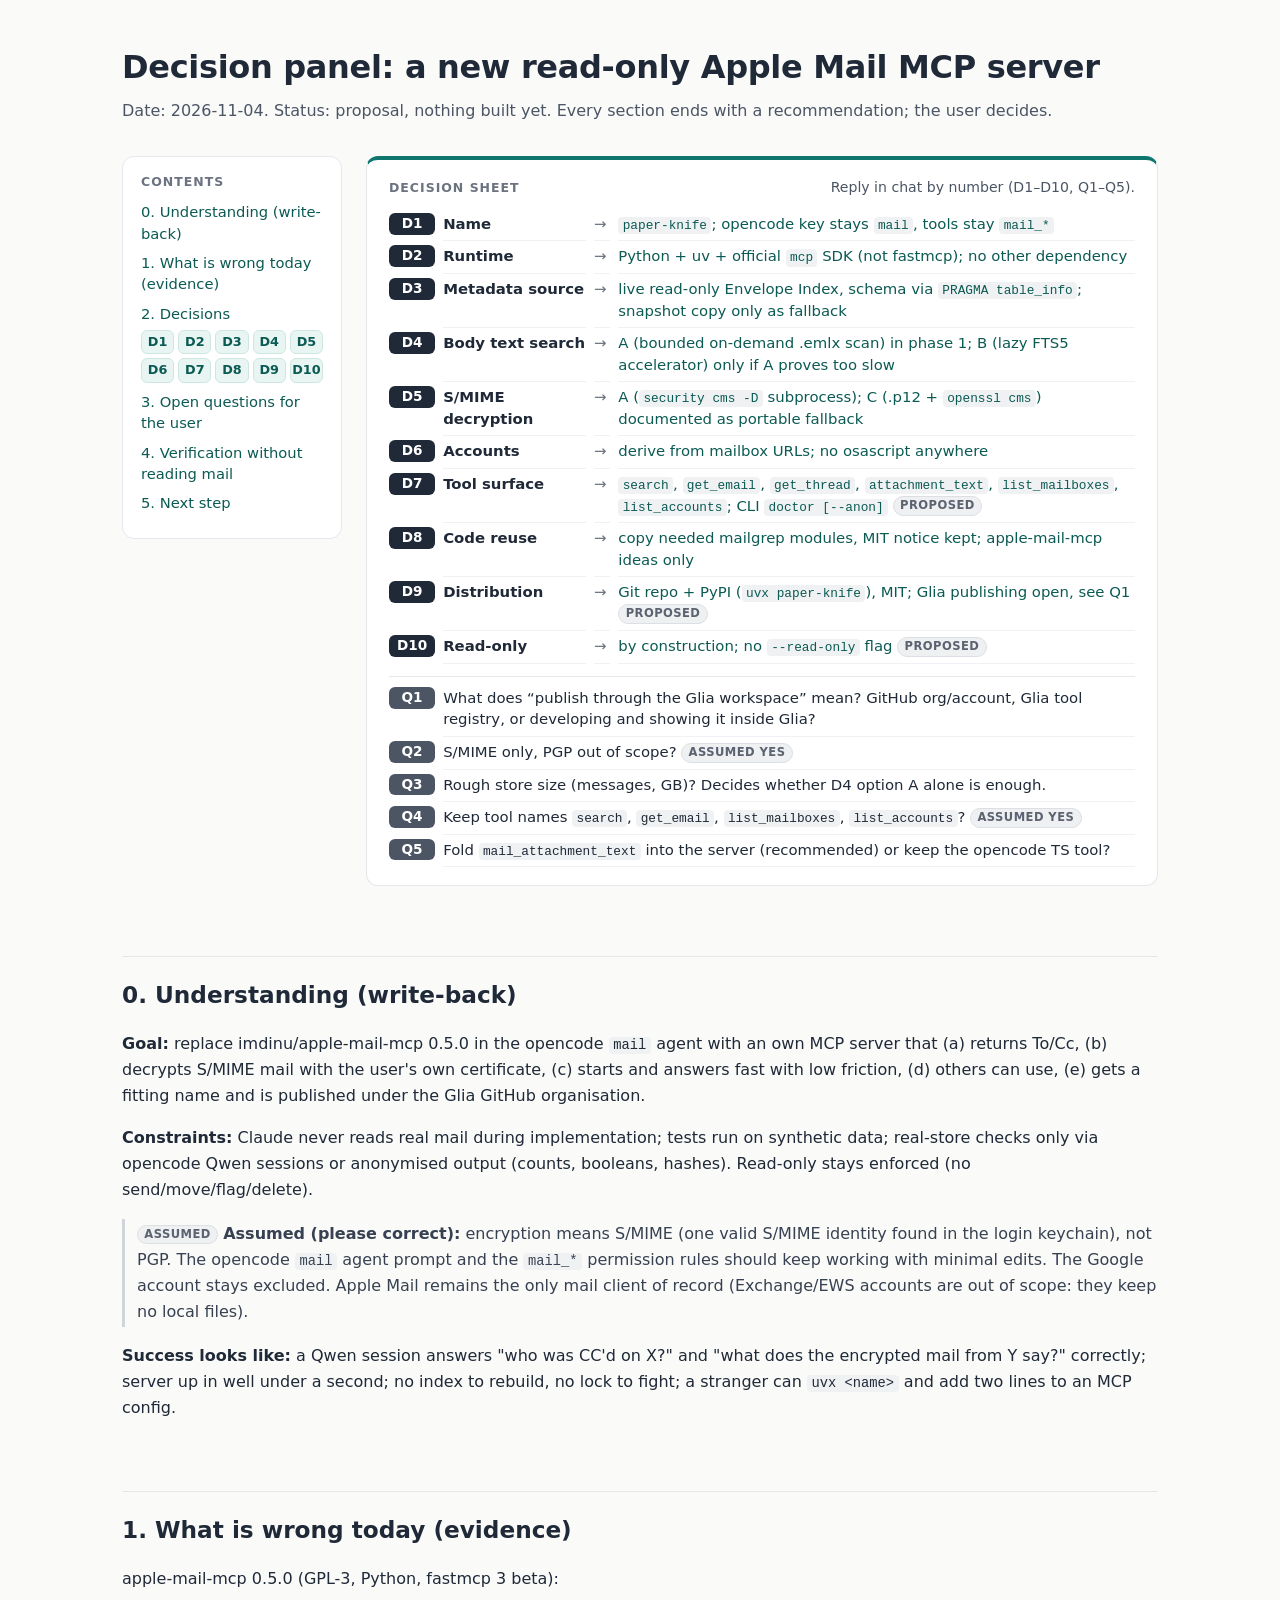
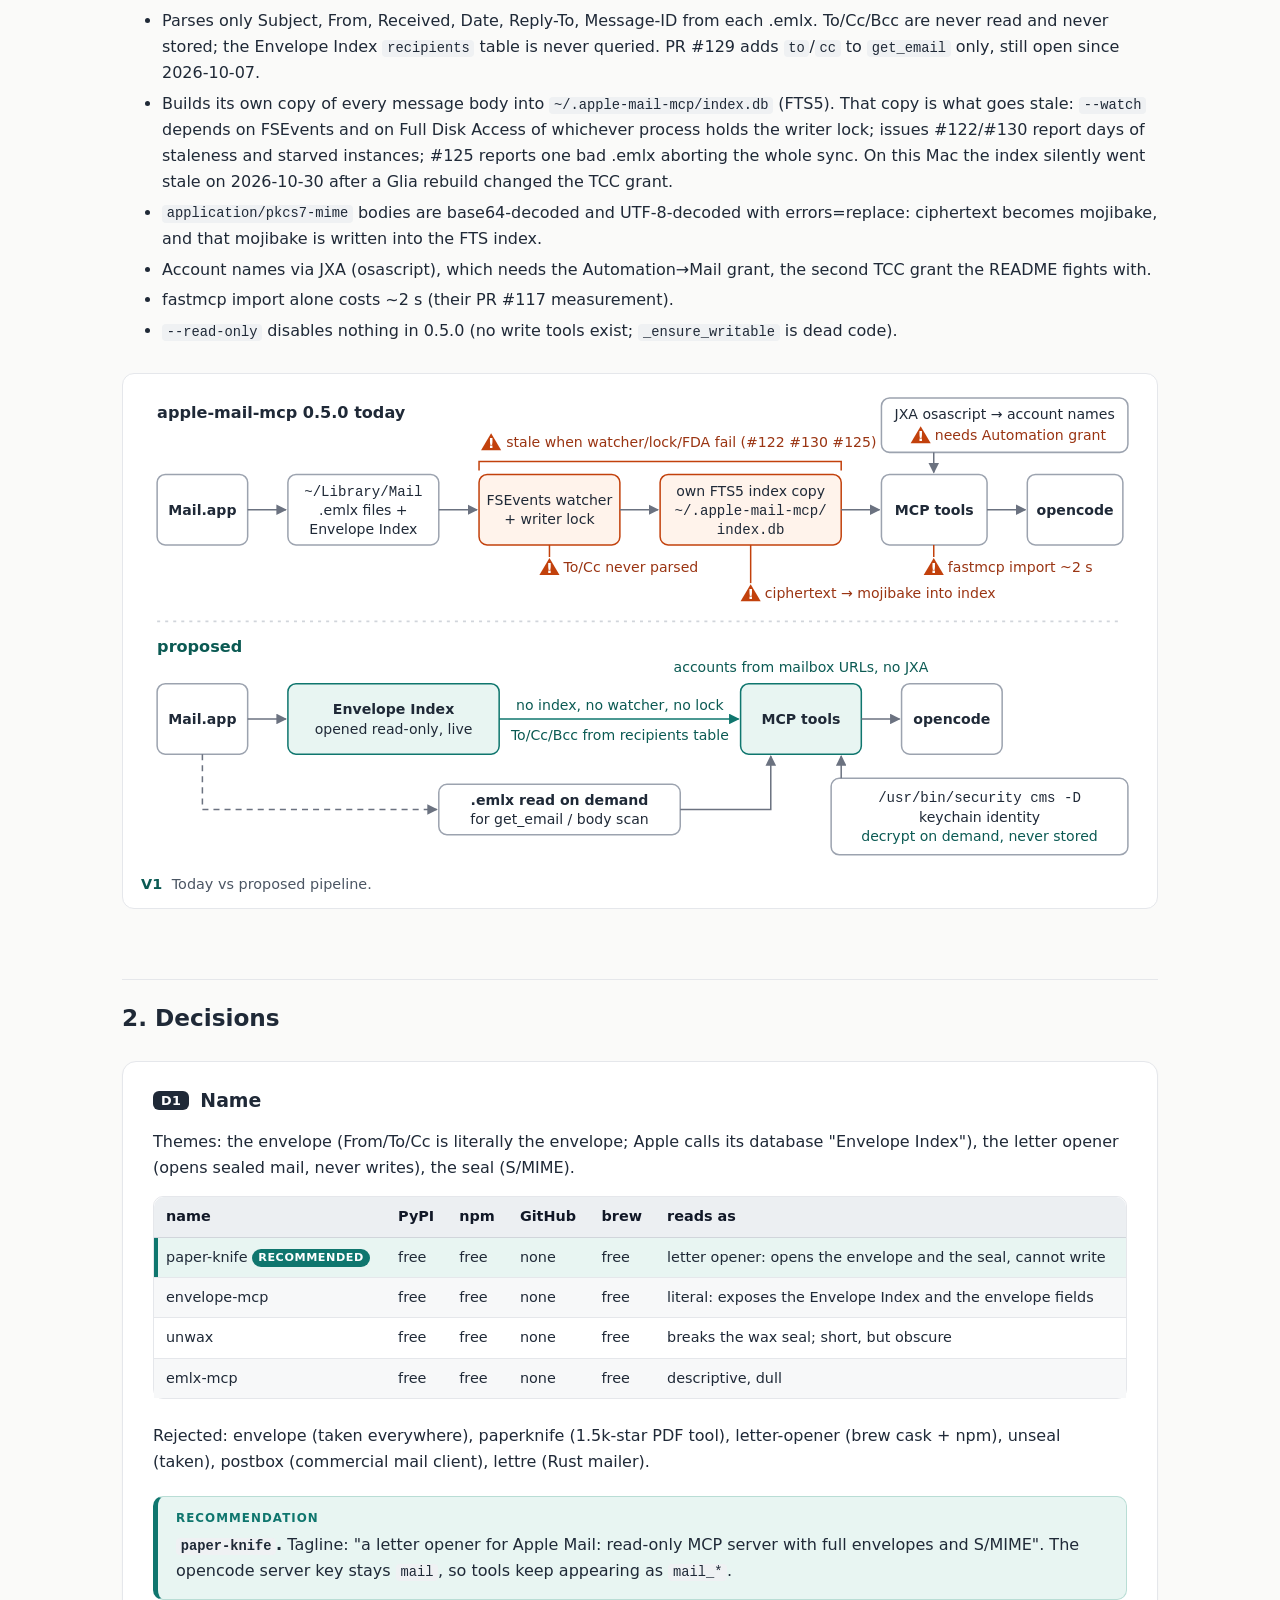
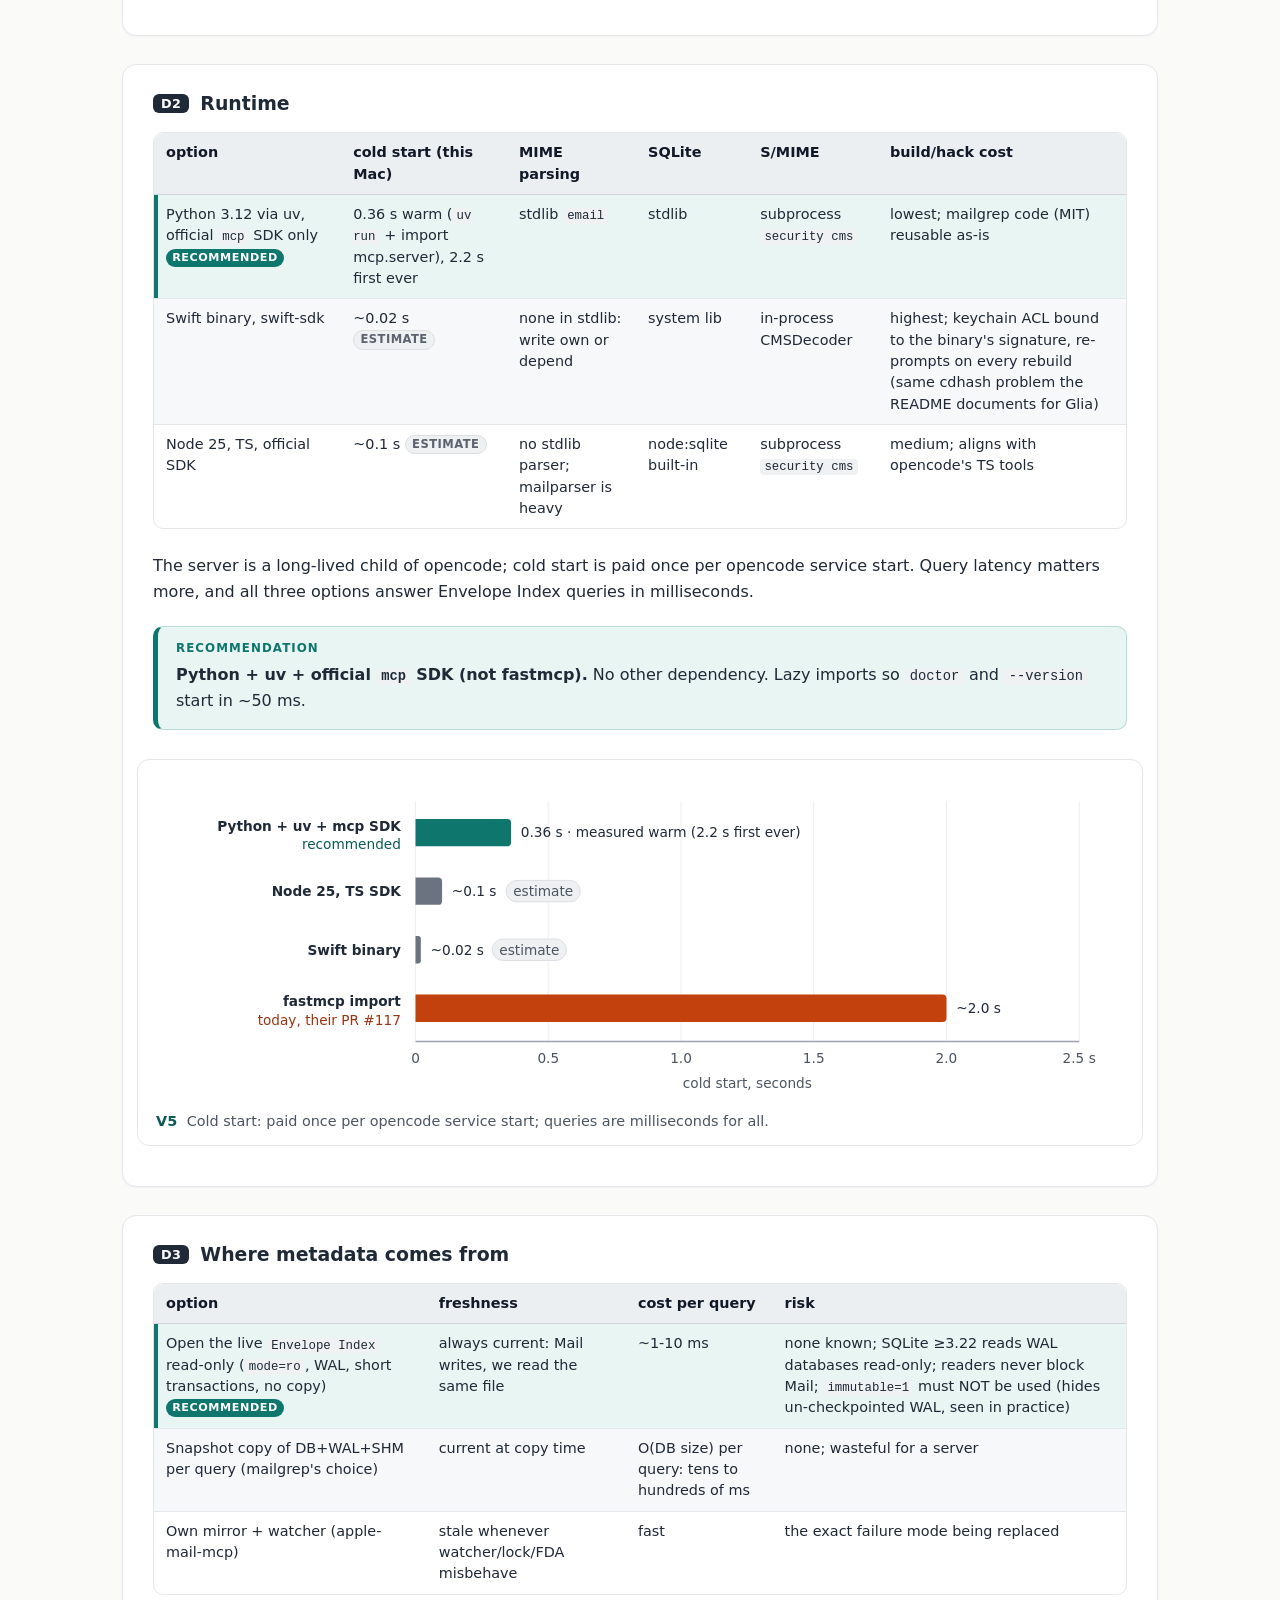
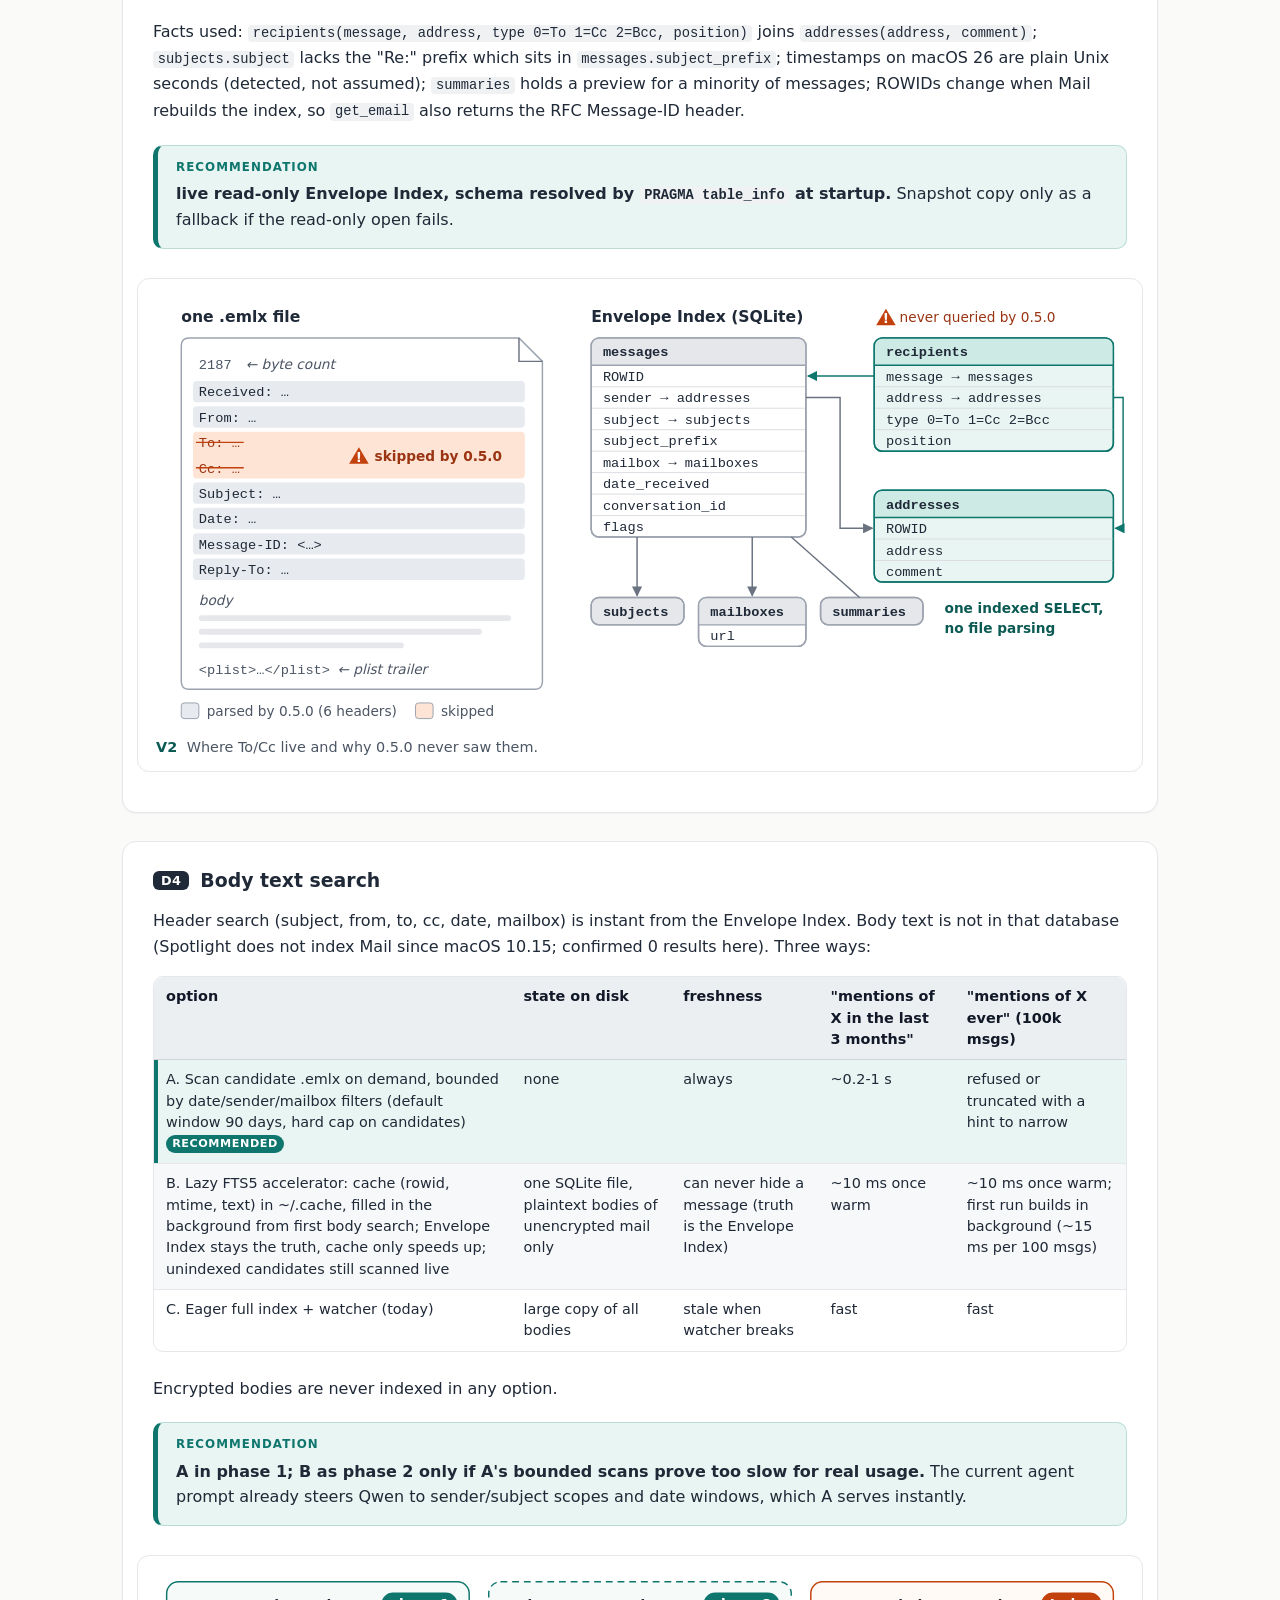
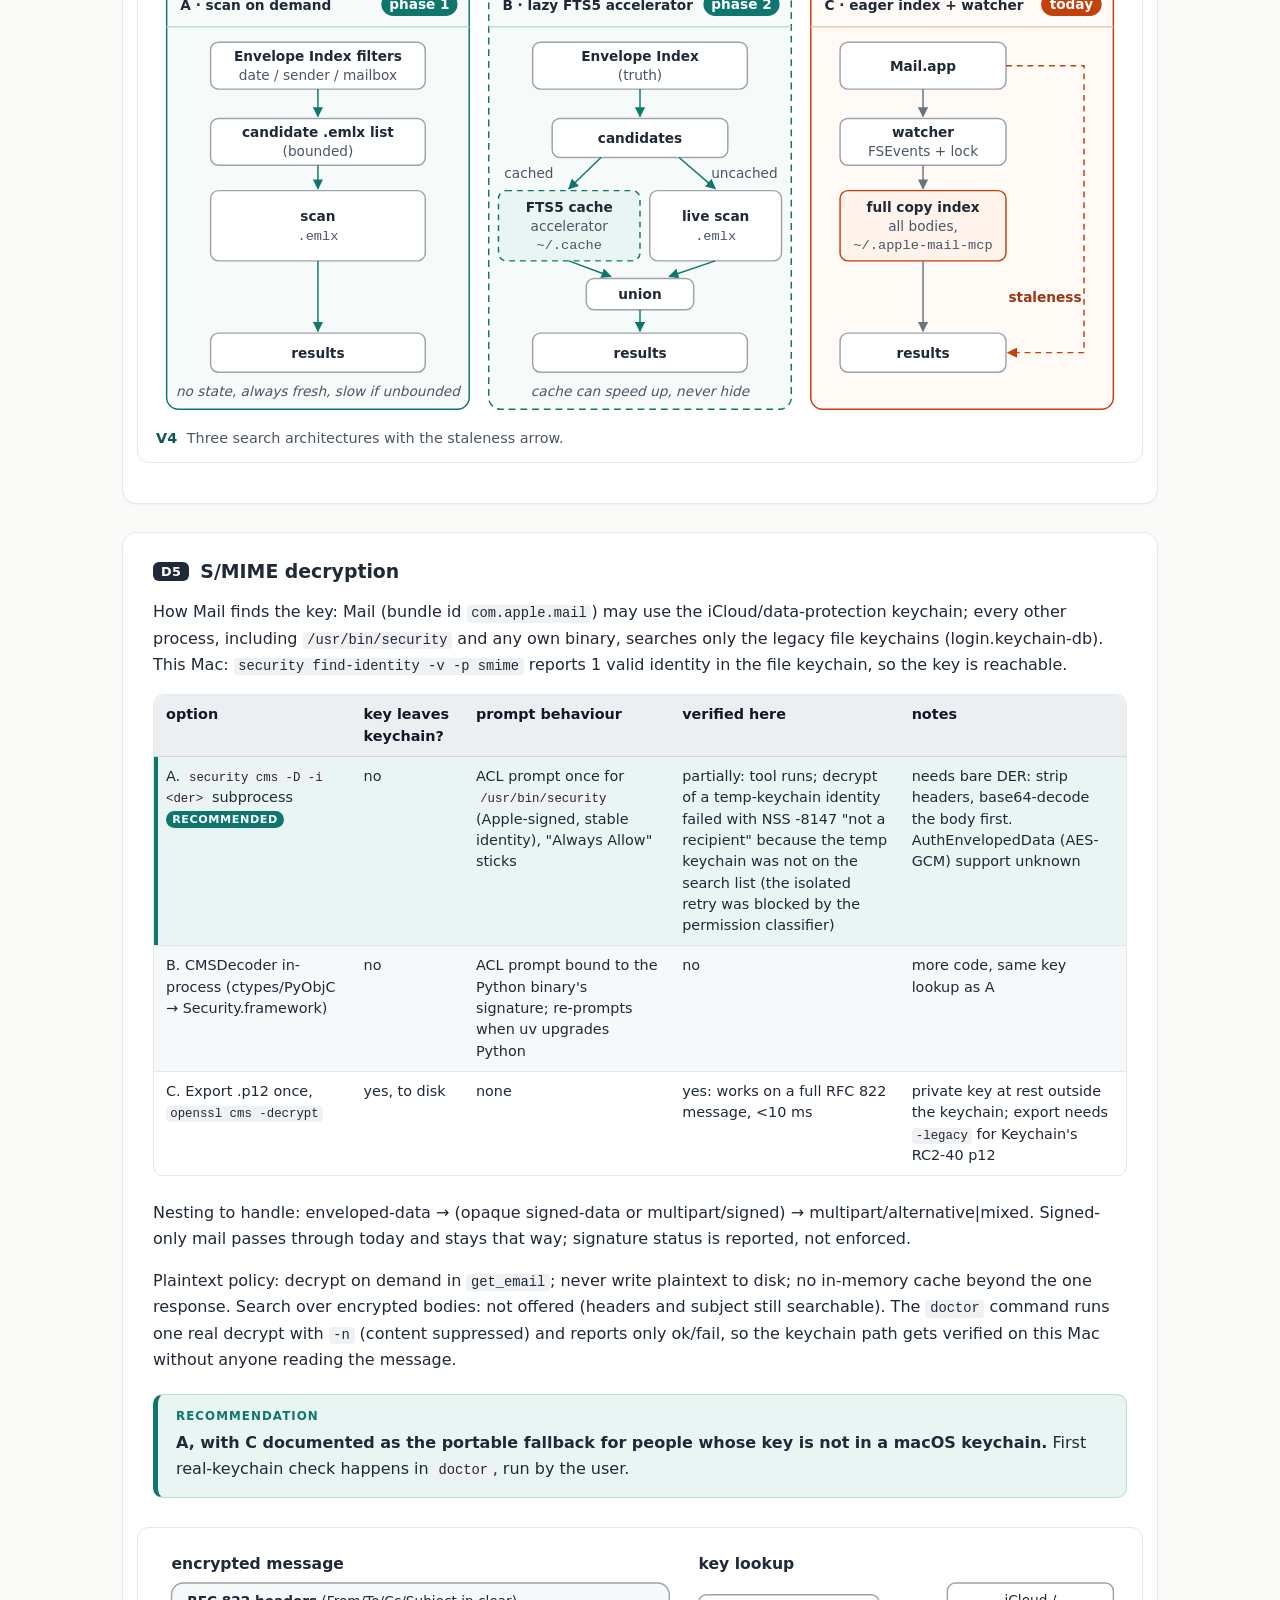
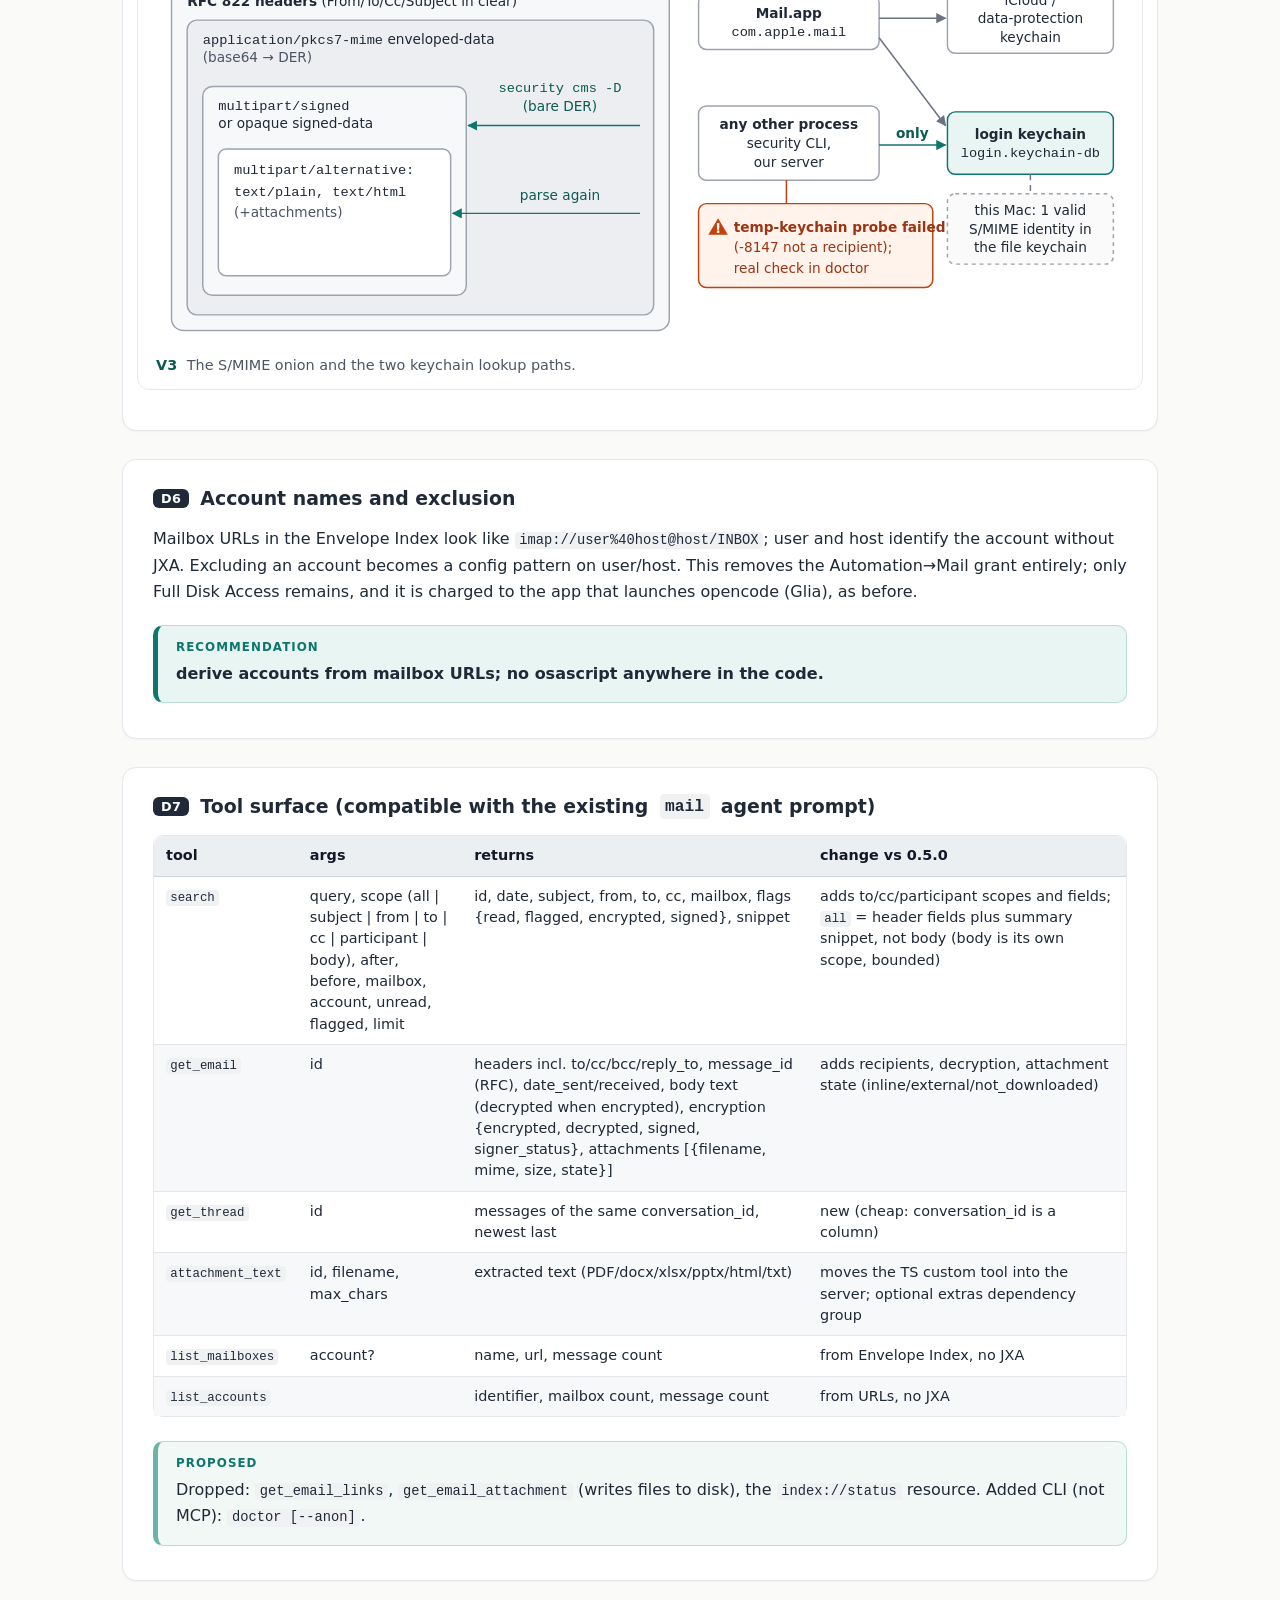
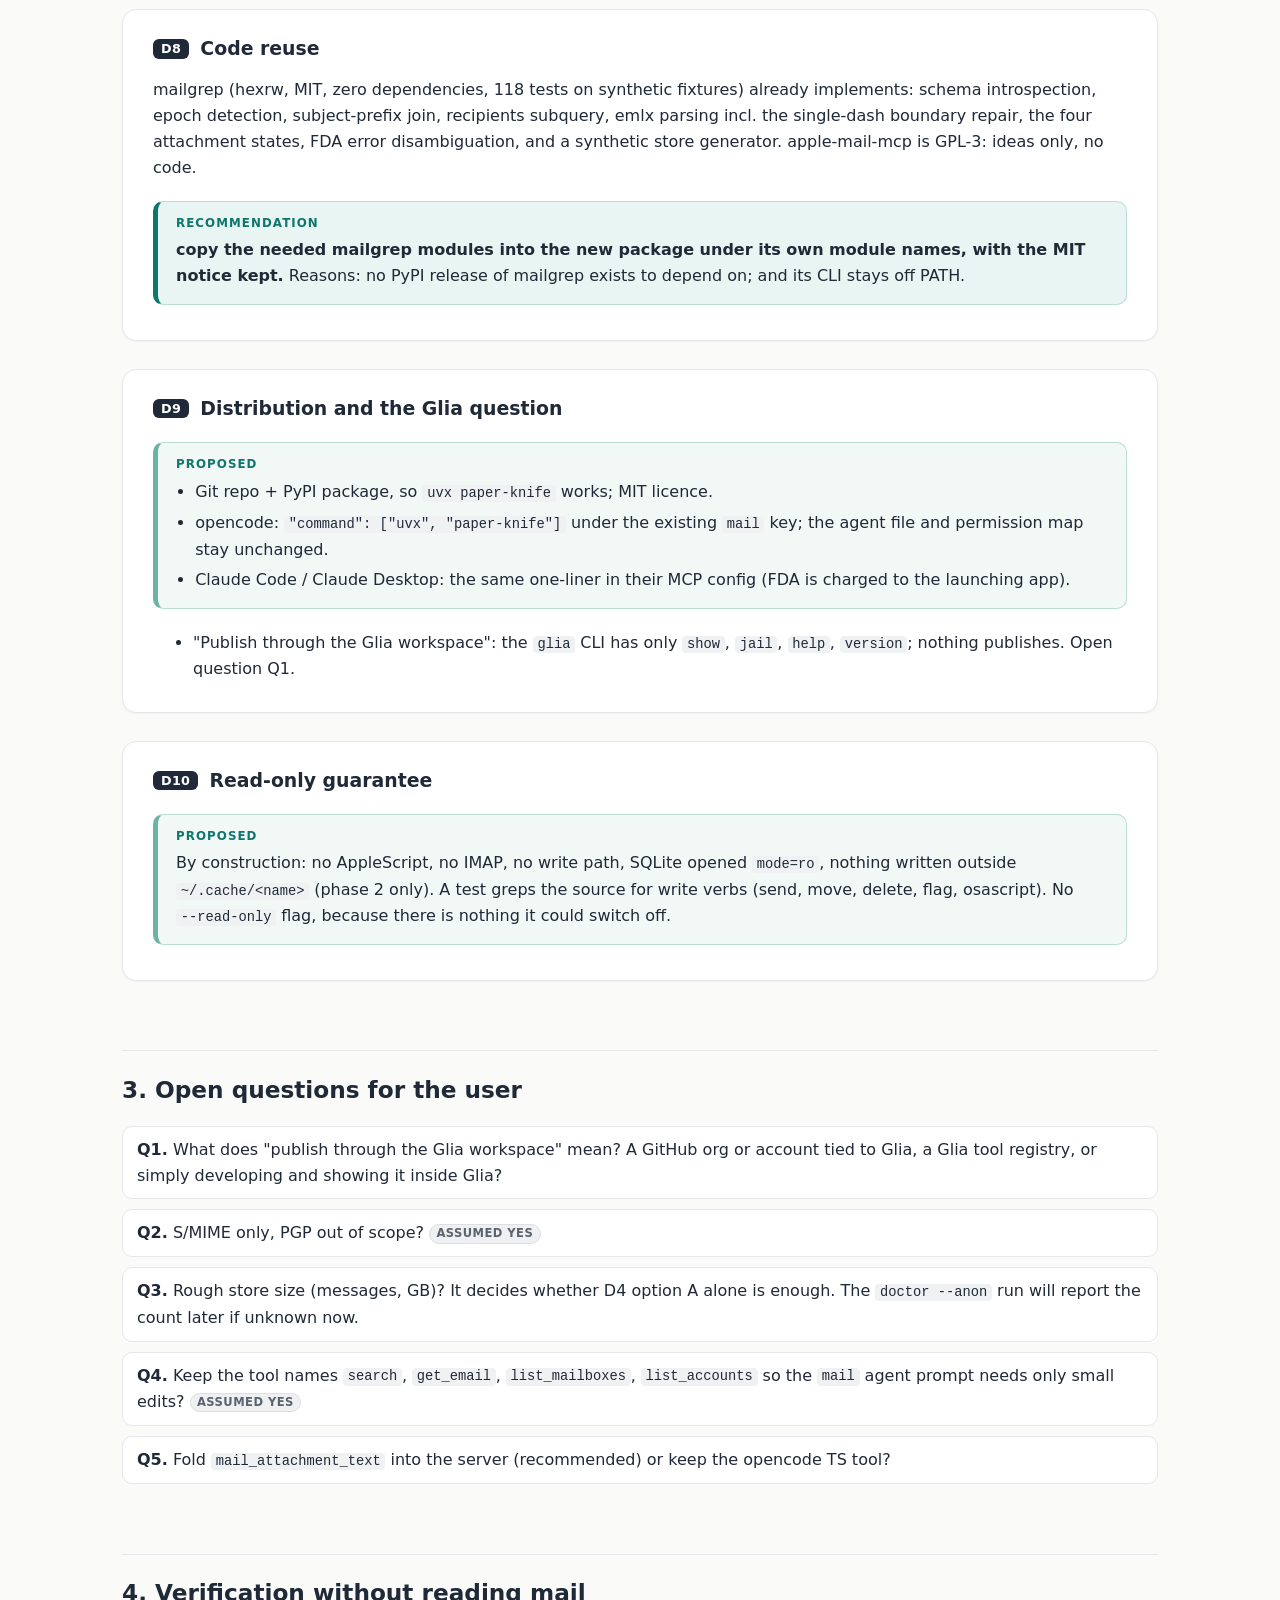
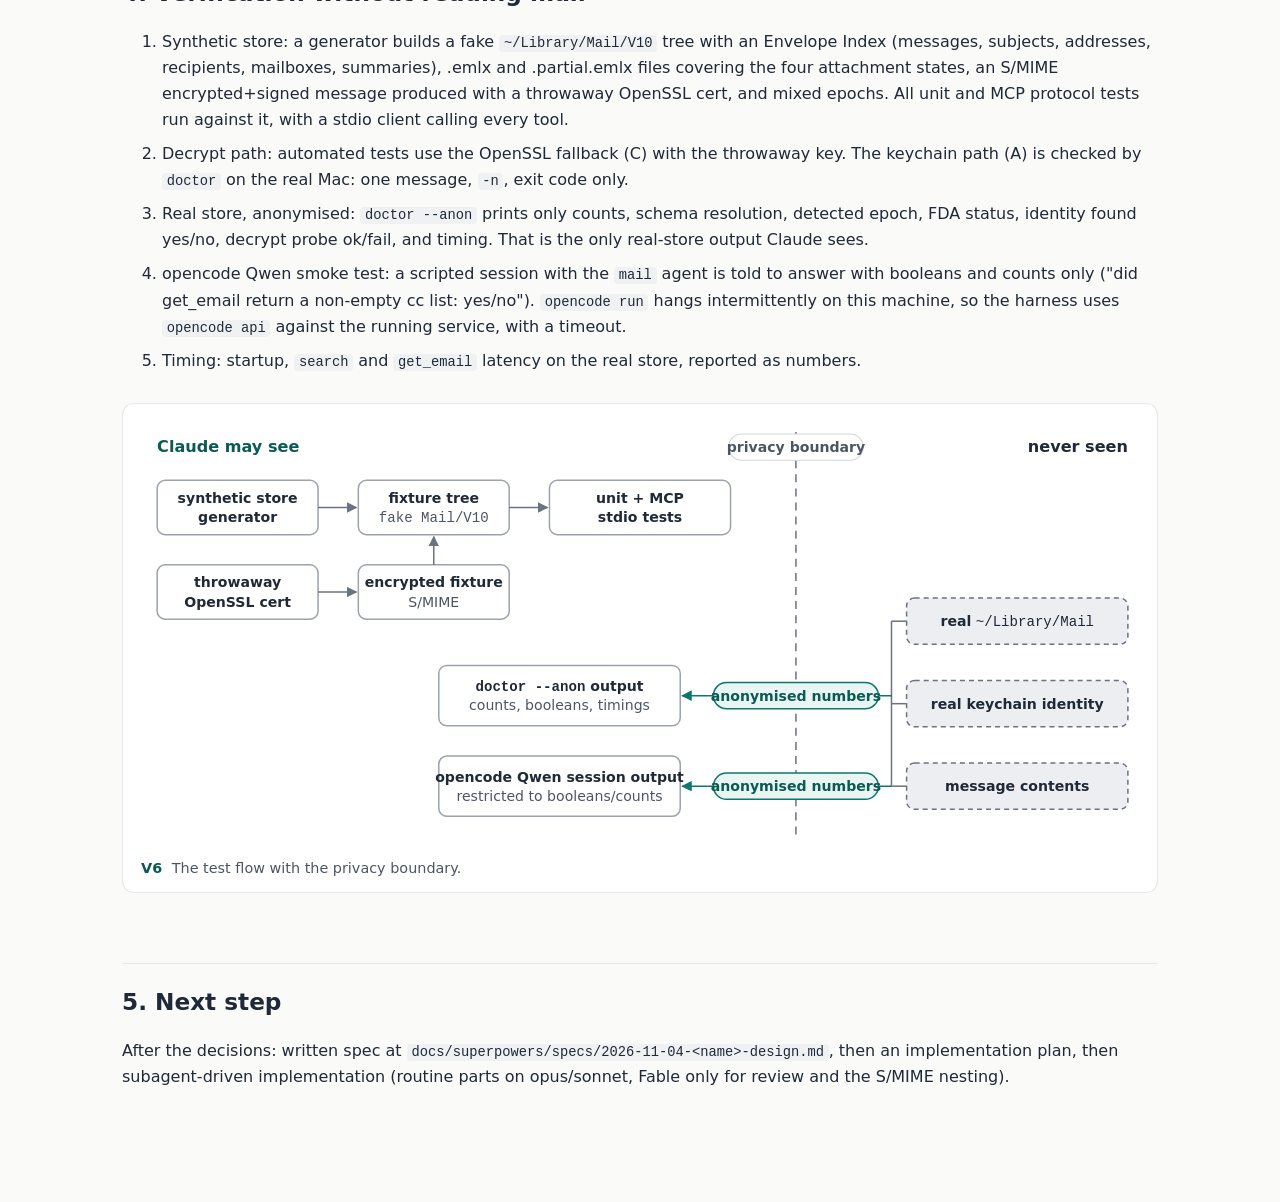
==== commit 79ff572c: "docs: handoff after the 2026-11-05 fix wave; attachment formats; no quoted requests" ====
--- a/docs/design-panel-2026-11-04.html
+++ b/docs/design-panel-2026-11-04.html
@@ -142,8 +142,8 @@
 <aside class="sheet" aria-label="Decision sheet"><div class="sheet-head"><div class="box-title">Decision sheet</div><div class="hint">Reply in chat by number (D1–D10, Q1–Q5).</div></div><div class="sheet-grid"><a class="num" href="#d1">D1</a><span class="what">Name</span><span class="arr">→</span><span class="choice"><code>paper-knife</code>; opencode key stays <code>mail</code>, tools stay <code>mail_*</code></span><a class="num" href="#d2">D2</a><span class="what">Runtime</span><span class="arr">→</span><span class="choice">Python + uv + official <code>mcp</code> SDK (not fastmcp); no other dependency</span><a class="num" href="#d3">D3</a><span class="what">Metadata source</span><span class="arr">→</span><span class="choice">live read-only Envelope Index, schema via <code>PRAGMA table_info</code>; snapshot copy only as fallback</span><a class="num" href="#d4">D4</a><span class="what">Body text search</span><span class="arr">→</span><span class="choice">A (bounded on-demand .emlx scan) in phase 1; B (lazy FTS5 accelerator) only if A proves too slow</span><a class="num" href="#d5">D5</a><span class="what">S/MIME decryption</span><span class="arr">→</span><span class="choice">A (<code>security cms -D</code> subprocess); C (.p12 + <code>openssl cms</code>) documented as portable fallback</span><a class="num" href="#d6">D6</a><span class="what">Accounts</span><span class="arr">→</span><span class="choice">derive from mailbox URLs; no osascript anywhere</span><a class="num" href="#d7">D7</a><span class="what">Tool surface</span><span class="arr">→</span><span class="choice"><code>search</code>, <code>get_email</code>, <code>get_thread</code>, <code>attachment_text</code>, <code>list_mailboxes</code>, <code>list_accounts</code>; CLI <code>doctor [--anon]</code> <span class="badge">proposed</span></span><a class="num" href="#d8">D8</a><span class="what">Code reuse</span><span class="arr">→</span><span class="choice">copy needed mailgrep modules, MIT notice kept; apple-mail-mcp ideas only</span><a class="num" href="#d9">D9</a><span class="what">Distribution</span><span class="arr">→</span><span class="choice">Git repo + PyPI (<code>uvx paper-knife</code>), MIT; Glia publishing open, see Q1 <span class="badge">proposed</span></span><a class="num" href="#d10">D10</a><span class="what">Read-only</span><span class="arr">→</span><span class="choice">by construction; no <code>--read-only</code> flag <span class="badge">proposed</span></span></div><div class="sheet-grid qgrid"><a class="num q" href="#q1">Q1</a><span class="qtext">What does “publish through the Glia workspace” mean? GitHub org/account, Glia tool registry, or developing and showing it inside Glia?</span><a class="num q" href="#q2">Q2</a><span class="qtext">S/MIME only, PGP out of scope? <span class="badge">assumed yes</span></span><a class="num q" href="#q3">Q3</a><span class="qtext">Rough store size (messages, GB)? Decides whether D4 option A alone is enough.</span><a class="num q" href="#q4">Q4</a><span class="qtext">Keep tool names <code>search</code>, <code>get_email</code>, <code>list_mailboxes</code>, <code>list_accounts</code>? <span class="badge">assumed yes</span></span><a class="num q" href="#q5">Q5</a><span class="qtext">Fold <code>mail_attachment_text</code> into the server (recommended) or keep the opencode TS tool?</span></div></aside>
 </div>
 <section id="s0"><h2>0. Understanding (write-back)</h2>
-<p><strong>Goal (said):</strong> replace imdinu/apple-mail-mcp 0.5.0 in the opencode <code>mail</code> agent with an own MCP server that (a) returns To/Cc, (b) decrypts S/MIME mail with the user's own certificate, (c) starts and answers fast with low friction, (d) others can use, (e) gets a fitting name and is published "through the Glia workspace".</p>
-<p><strong>Constraints (said):</strong> Claude never reads real mail during implementation; tests run on synthetic data; real-store checks only via opencode Qwen sessions or anonymised output (counts, booleans, hashes). Read-only stays enforced (no send/move/flag/delete).</p>
+<p><strong>Goal:</strong> replace imdinu/apple-mail-mcp 0.5.0 in the opencode <code>mail</code> agent with an own MCP server that (a) returns To/Cc, (b) decrypts S/MIME mail with the user's own certificate, (c) starts and answers fast with low friction, (d) others can use, (e) gets a fitting name and is published under the Glia GitHub organisation.</p>
+<p><strong>Constraints:</strong> Claude never reads real mail during implementation; tests run on synthetic data; real-store checks only via opencode Qwen sessions or anonymised output (counts, booleans, hashes). Read-only stays enforced (no send/move/flag/delete).</p>
 <p class="assumed"><span class="badge">assumed</span> <strong>Assumed (please correct):</strong> encryption means S/MIME (one valid S/MIME identity found in the login keychain), not PGP. The opencode <code>mail</code> agent prompt and the <code>mail_*</code> permission rules should keep working with minimal edits. The Google account stays excluded. Apple Mail remains the only mail client of record (Exchange/EWS accounts are out of scope: they keep no local files).</p>
 <p><strong>Success looks like:</strong> a Qwen session answers "who was CC'd on X?" and "what does the encrypted mail from Y say?" correctly; server up in well under a second; no index to rebuild, no lock to fight; a stranger can <code>uvx &lt;name&gt;</code> and add two lines to an MCP config.</p>
 </section>
@@ -195,7 +195,7 @@
 </article>
 <article class="card" id="d8"><h3><span class="dnum">D8</span>Code reuse</h3>
 <p>mailgrep (hexrw, MIT, zero dependencies, 118 tests on synthetic fixtures) already implements: schema introspection, epoch detection, subject-prefix join, recipients subquery, emlx parsing incl. the single-dash boundary repair, the four attachment states, FDA error disambiguation, and a synthetic store generator. apple-mail-mcp is GPL-3: ideas only, no code.</p>
-<div class="rec"><div class="rec-label">Recommendation</div><p><strong>copy the needed mailgrep modules into the new package under its own module names, with the MIT notice kept.</strong> Reasons: no PyPI release of mailgrep exists to depend on; its CLI stays off PATH by the user's own rule; and the string "mailgrep" in any path or command trips the Claude Code deny rules, which would make implementation needlessly painful.</p></div>
+<div class="rec"><div class="rec-label">Recommendation</div><p><strong>copy the needed mailgrep modules into the new package under its own module names, with the MIT notice kept.</strong> Reasons: no PyPI release of mailgrep exists to depend on; and its CLI stays off PATH.</p></div>
 </article>
 <article class="card" id="d9"><h3><span class="dnum">D9</span>Distribution and the Glia question</h3>
 <div class="rec rec-prop"><div class="rec-label">Proposed</div><ul><li>Git repo + PyPI package, so <code>uvx paper-knife</code> works; MIT licence.</li><li>opencode: <code>"command": ["uvx", "paper-knife"]</code> under the existing <code>mail</code> key; the agent file and permission map stay unchanged.</li><li>Claude Code / Claude Desktop: the same one-liner in their MCP config (FDA is charged to the launching app).</li></ul></div><ul class="after-rec"><li>"Publish through the Glia workspace": the <code>glia</code> CLI has only <code>show</code>, <code>jail</code>, <code>help</code>, <code>version</code>; nothing publishes. Open question Q1.</li></ul>
